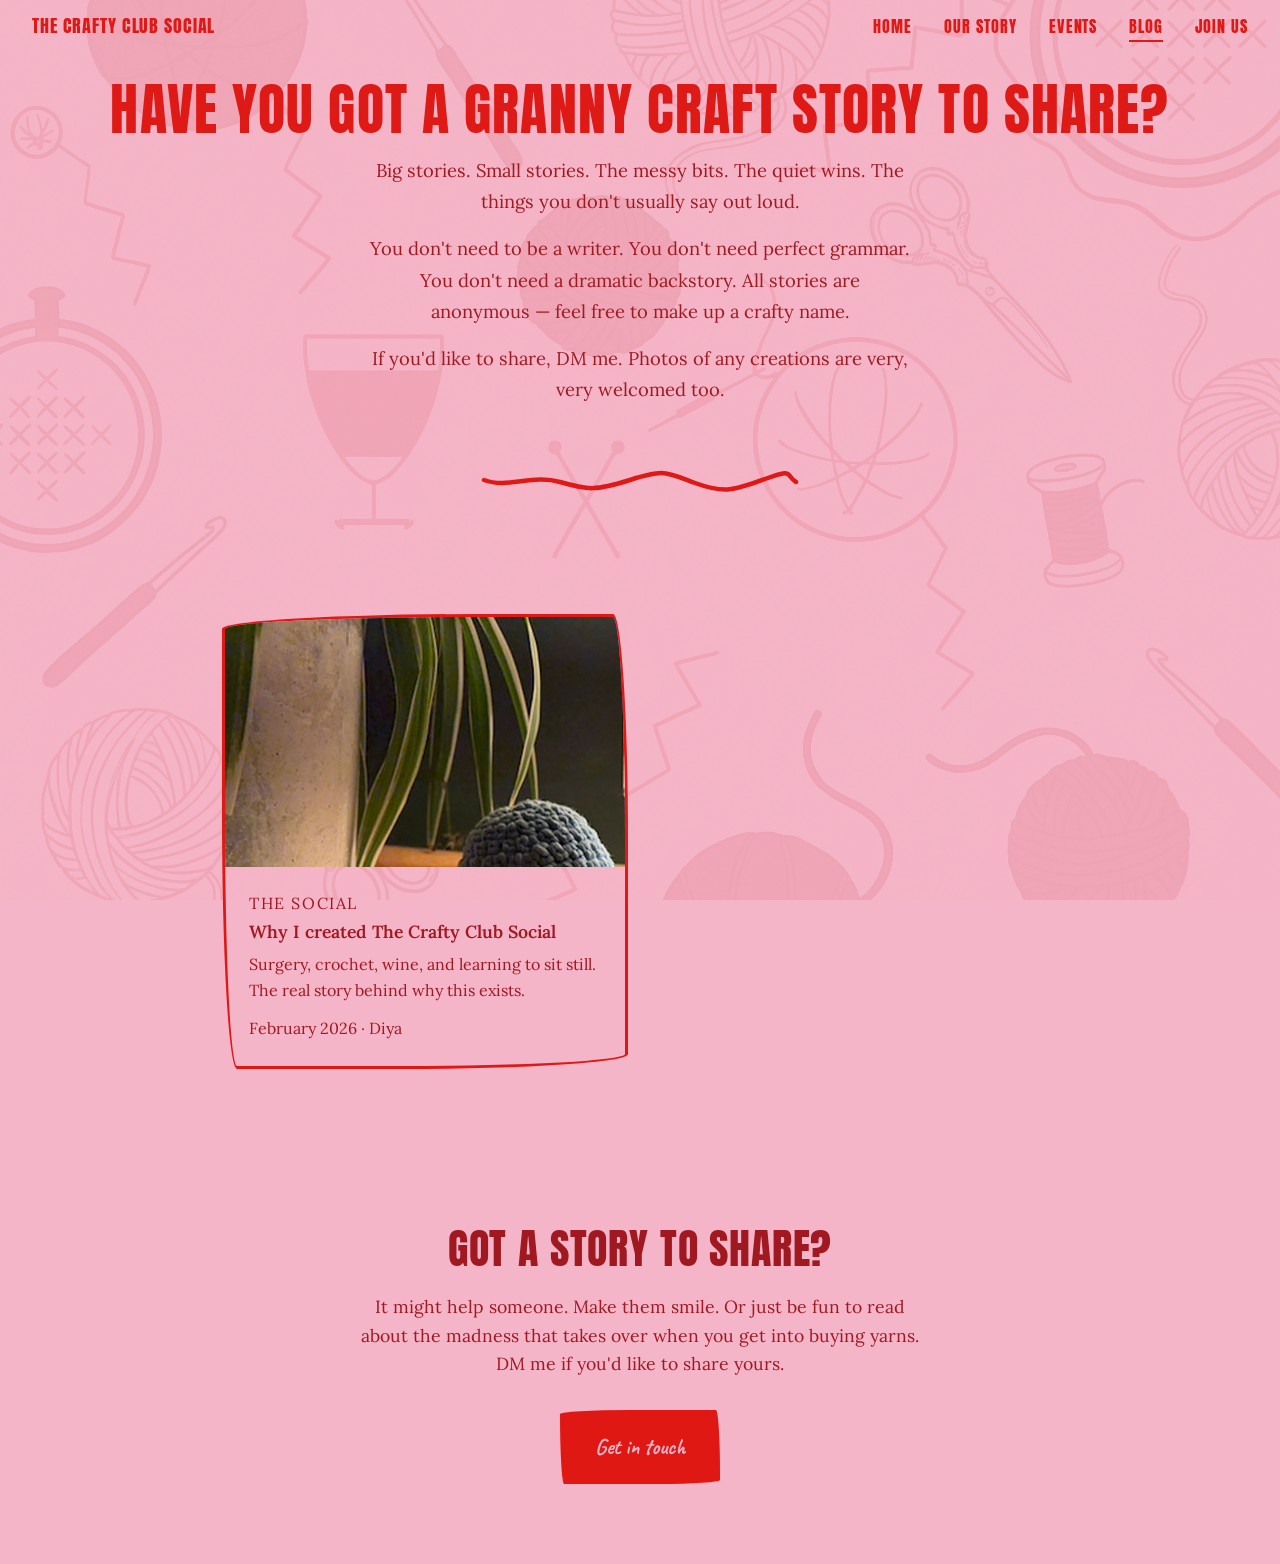
==== blog/index.html @ 940ebcd4 "Move blog images to images/blog/ for reliable paths Moved craft photos from Public/blog/ to images/b" ====
<!DOCTYPE html>
<html lang="en">
<head>
  <meta charset="UTF-8">
  <meta name="viewport" content="width=device-width, initial-scale=1.0">
  <title>Blog — The Crafty Club Social</title>
  <meta name="description" content="Stories, tips, and updates from The Crafty Club Social in Bath.">
  <link rel="preconnect" href="https://fonts.googleapis.com">
  <link rel="preconnect" href="https://fonts.gstatic.com" crossorigin>
  <link href="https://fonts.googleapis.com/css2?family=Anton&family=Caveat:wght@400;500;600;700&family=Lora:ital,wght@0,400;0,500;0,600;1,400;1,500&display=swap" rel="stylesheet">
  <link rel="stylesheet" href="../css/style.css">
  <link rel="icon" href="../images/favicon.svg" type="image/svg+xml">
  <meta name="theme-color" content="#F5B5C8">
  <meta property="og:title" content="Blog — The Crafty Club Social">
  <meta property="og:description" content="Have you got a granny craft story to share? Big stories. Small stories. The messy bits. The quiet wins.">
  <meta property="og:image" content="../images/og-image.png">
  <meta property="og:type" content="website">
</head>
<body class="has-page-illustration">
<img src="../images/illustration-pattern.png" alt="" class="page-illustration">

<!-- NAVIGATION -->
<nav class="site-nav scrolled">
  <a href="../index.html" class="nav-logo">The Crafty Club Social</a>
  <ul class="nav-links">
    <li><a href="../index.html">Home</a></li>
    <li><a href="../about.html">Our Story</a></li>
    <li><a href="../events.html">Events</a></li>
    <li><a href="index.html" class="active">Blog</a></li>
    <li><a href="../signup.html">Join us</a></li>
  </ul>
  <button class="nav-toggle" aria-label="Menu">
    <span></span><span></span><span></span>
  </button>
</nav>
<div class="mobile-nav-overlay">
  <a href="../index.html">Home</a>
  <a href="../about.html">Our Story</a>
  <a href="../events.html">Events</a>
  <a href="index.html" class="active">Blog</a>
  <a href="../signup.html">Join us</a>
  <span class="mobile-nav-tagline">Cocktails, crafts & good company</span>
</div>

<!-- PAGE HERO -->
<section class="page-hero">
  <h1 class="fade-in">Have you got a granny craft story to <em>share?</em></h1>
  <p class="page-desc fade-in">
    Big stories. Small stories. The messy bits. The quiet wins. The things you don't usually say out loud.
  </p>
  <p class="page-desc fade-in" style="margin-top: 1rem;">
    You don't need to be a writer. You don't need perfect grammar. You don't need a dramatic backstory. All stories are anonymous &mdash; feel free to make up a crafty name.
  </p>
  <p class="page-desc fade-in" style="margin-top: 1rem;">
    If you'd like to share, DM me. Photos of any creations are very, very welcomed too.
  </p>
</section>

<div class="stitch-divider">&middot; &middot; &middot; &middot; &middot; &middot; &middot;</div>

<!-- BLOG POSTS -->
<section class="page-section">

  <div class="blog-grid">
    <a href="why-i-created-the-crafty-club-social.html" class="blog-card fade-in">
      <div class="blog-card-image">
        <img src="../images/blog/IMG_0303.jpg" alt="Cute crocheted amigurumi penguin and koala on a table">
      </div>
      <div class="blog-card-body">
        <p class="blog-card-tag">The Social</p>
        <h3>Why I created The Crafty Club Social</h3>
        <p>Surgery, crochet, wine, and learning to sit still. The real story behind why this exists.</p>
        <p class="blog-card-meta">February 2026 &middot; Diya</p>
      </div>
    </a>
  </div>

</section>

<!-- CTA -->
<section class="cta">
  <div class="cta-inner">
    <h2 class="fade-in">Got a story to <em>share?</em></h2>
    <p class="cta-sub fade-in">
      It might help someone. Make them smile. Or just be fun to read about the madness
      that takes over when you get into buying yarns. DM me if you'd like to share yours.
    </p>
    <a href="../contact.html" class="btn-primary fade-in" style="display: inline-block; text-decoration: none;">Get in touch</a>
  </div>
</section>


<script src="../js/main.js"></script>

</body>
</html>
---- css/style.css ----
/* ============================================
   THE CRAFTY CLUB SOCIAL
   Cocktails, Crafts & Good Company
   Brand: Bold pink + red, retro graphic feel
   ============================================ */

@import url('https://fonts.googleapis.com/css2?family=Anton&family=Caveat:wght@400;500;600;700&family=Lora:ital,wght@0,400;0,500;0,600;1,400;1,500&display=swap');

:root {
  --pink: #F5B5C8;
  --pink-light: #F8D0DC;
  --pink-pale: #FDE8EF;
  --pink-deep: #E8799A;
  --red: #A01820;
  --red-dark: #7A1018;
  --red-light: #C62028;
  --cream: #FFF8F0;
  --white: #FFFFFF;
  --charcoal: #2A2425;
  --warm-grey: #6B5B5E;
  --soft-grey: #A89598;
  --blush-bg: #FCF0F3;
}

* { margin: 0; padding: 0; box-sizing: border-box; }
html { scroll-behavior: smooth; }

body {
  font-family: 'Lora', serif;
  font-size: 1.15rem;
  line-height: 1.75;
  background: var(--pink);
  color: #1A1516;
  overflow-x: hidden;
}

/* Subtle noise overlay */
body::before {
  content: '';
  position: fixed;
  top: 0; left: 0; right: 0; bottom: 0;
  background-image: url("data:image/svg+xml,%3Csvg viewBox='0 0 256 256' xmlns='http://www.w3.org/2000/svg'%3E%3Cfilter id='noise'%3E%3CfeTurbulence type='fractalNoise' baseFrequency='0.9' numOctaves='4' stitchTiles='stitch'/%3E%3C/filter%3E%3Crect width='100%25' height='100%25' filter='url(%23noise)' opacity='0.025'/%3E%3C/svg%3E");
  pointer-events: none;
  z-index: 1000;
}

/* ============ NAVIGATION ============ */
.site-nav {
  position: fixed;
  top: 0;
  left: 0;
  right: 0;
  z-index: 100;
  padding: 0.6rem 2rem;
  display: flex;
  align-items: center;
  justify-content: space-between;
  transition: background 0.4s cubic-bezier(0.4, 0, 0.2, 1),
              box-shadow 0.4s cubic-bezier(0.4, 0, 0.2, 1),
              backdrop-filter 0.4s cubic-bezier(0.4, 0, 0.2, 1);
  background: transparent;
}

.site-nav.scrolled {
  background: rgba(245, 181, 200, 0.97);
  backdrop-filter: blur(12px);
  -webkit-backdrop-filter: blur(12px);
  box-shadow: 0 2px 20px rgba(198, 32, 40, 0.1);
  padding: 0.6rem 2rem;
}

.site-nav.scrolled .nav-logo {
  opacity: 1;
  pointer-events: auto;
  animation: fadeInLogo 0.6s ease forwards;
}

@keyframes fadeInLogo {
  from { opacity: 0; }
  to { opacity: 1; }
}

.nav-brand {
  font-family: 'Anton', sans-serif;
  font-size: 1.1rem;
  letter-spacing: 0.04em;
  text-transform: uppercase;
  color: var(--red);
  text-decoration: none;
  transition: color 0.3s ease;
}

.nav-brand em {
  font-style: normal;
  color: var(--red-dark);
}

.nav-links {
  display: flex;
  align-items: center;
  gap: 2rem;
  list-style: none;
}

.nav-links a {
  font-family: 'Anton', sans-serif;
  font-size: 1rem;
  font-weight: 400;
  color: #DF1814;
  text-decoration: none;
  text-transform: uppercase;
  letter-spacing: 0.06em;
  transition: opacity 0.3s ease;
}

.nav-links a:hover { opacity: 0.6; }
.nav-links a.active { opacity: 1; border-bottom: 2px solid #DF1814; padding-bottom: 2px; }

/* Nav logo — hidden until scrolled (so it doesn't overlap the hero SVG on home) */
a.nav-logo,
a.nav-logo:visited,
a.nav-logo:hover,
a.nav-logo:active {
  display: block;
  opacity: 0;
  pointer-events: none;
  transition: opacity 0.4s cubic-bezier(0.4, 0, 0.2, 1);
  font-family: 'Anton', sans-serif;
  font-size: 1.1rem;
  font-weight: 400;
  text-transform: uppercase;
  letter-spacing: 0.05em;
  color: #DF1814;
  text-decoration: none;
  line-height: 1;
}

/* Mobile menu toggle — hidden on desktop */
.nav-toggle {
  display: none;
  background: none;
  border: none;
  cursor: pointer;
  padding: 0.5rem;
  z-index: 201;
  position: relative;
}

.nav-toggle span {
  display: block;
  height: 3px;
  background: #DF1814;
  transition: transform 0.35s cubic-bezier(0.4, 0, 0.2, 1),
              opacity 0.25s cubic-bezier(0.4, 0, 0.2, 1),
              width 0.35s cubic-bezier(0.4, 0, 0.2, 1);
  border-radius: 3px;
}

.nav-toggle span:nth-child(1) { width: 28px; margin-bottom: 6px; transform: rotate(-2deg); }
.nav-toggle span:nth-child(2) { width: 22px; margin-bottom: 6px; margin-left: 2px; transform: rotate(1deg); }
.nav-toggle span:nth-child(3) { width: 26px; transform: rotate(-1deg); }

.nav-toggle.open span:nth-child(1) { transform: rotate(45deg) translate(6px, 6px); width: 28px; }
.nav-toggle.open span:nth-child(2) { opacity: 0; }
.nav-toggle.open span:nth-child(3) { transform: rotate(-45deg) translate(6px, -6px); width: 28px; }

/* Mobile tile overlay — completely hidden on desktop */
.mobile-nav-overlay {
  display: none !important;
  position: fixed;
  top: 0;
  left: 0;
  right: 0;
  bottom: 0;
  background: var(--pink);
  z-index: 200;
  flex-direction: column;
  align-items: center;
  justify-content: center;
  gap: 1rem;
  padding: 2rem;
  opacity: 0;
  visibility: hidden;
  transition: opacity 0.4s cubic-bezier(0.4, 0, 0.2, 1), visibility 0.4s cubic-bezier(0.4, 0, 0.2, 1);
}

.mobile-nav-overlay a {
  display: block;
  width: 100%;
  max-width: 300px;
  padding: 1.4rem 1rem;
  text-align: center;
  font-family: 'Caveat', cursive;
  font-size: 1.6rem;
  font-weight: 700;
  color: #DF1814;
  text-decoration: none;
  border: 3px solid #DF1814;
  opacity: 0;
  transform: translateY(20px) rotate(-1.2deg);
  transition: opacity 0.4s cubic-bezier(0.4, 0, 0.2, 1),
              transform 0.4s cubic-bezier(0.4, 0, 0.2, 1),
              background 0.25s ease,
              color 0.25s ease;
}

/* Staggered entrance for each tile */
.mobile-nav-overlay a:nth-child(1) { transition-delay: 0.08s; border-radius: 255px 15px 225px 15px / 15px 225px 15px 255px; }
.mobile-nav-overlay a:nth-child(2) { transition-delay: 0.16s; transform: translateY(20px) rotate(0.8deg); border-radius: 15px 255px 15px 225px / 225px 15px 255px 15px; }
.mobile-nav-overlay a:nth-child(3) { transition-delay: 0.24s; transform: translateY(20px) rotate(-0.6deg); border-radius: 225px 15px 255px 15px / 15px 255px 15px 225px; }
.mobile-nav-overlay a:nth-child(4) { transition-delay: 0.32s; transform: translateY(20px) rotate(1deg); border-radius: 15px 225px 15px 255px / 255px 15px 225px 15px; }

/* Open state — tiles slide in with stagger */
.mobile-nav-overlay.open a:nth-child(1) { opacity: 1; transform: translateY(0) rotate(-1.2deg); }
.mobile-nav-overlay.open a:nth-child(2) { opacity: 1; transform: translateY(0) rotate(0.8deg); }
.mobile-nav-overlay.open a:nth-child(3) { opacity: 1; transform: translateY(0) rotate(-0.6deg); }
.mobile-nav-overlay.open a:nth-child(4) { opacity: 1; transform: translateY(0) rotate(1deg); }

/* Closing — fast, no stagger */
.mobile-nav-overlay:not(.open) a {
  transition-delay: 0s !important;
  transition-duration: 0.2s;
}

.mobile-nav-overlay a:hover,
.mobile-nav-overlay a.active {
  background: #DF1814;
  color: var(--pink);
}

.mobile-nav-overlay .mobile-nav-tagline {
  font-family: 'Caveat', cursive;
  font-size: 1.1rem;
  color: var(--red);
  margin-top: 1rem;
  border: none;
  padding: 0;
  opacity: 0;
  transition: opacity 0.4s cubic-bezier(0.4, 0, 0.2, 1) 0.4s;
}

.mobile-nav-overlay.open .mobile-nav-tagline {
  opacity: 1;
}

/* ============ HERO ============ */
.hero {
  position: relative;
  padding: 0;
  background: var(--pink);
  overflow: hidden;
  line-height: 0; /* kill gap below image */
}

.hero-poster {
  width: 100%;
  height: auto;
  display: block;
  background: var(--pink);
}

.hero-desc {
  max-width: 500px;
  font-size: 1.1rem;
  line-height: 1.7;
  color: var(--red);
  font-weight: 300;
  opacity: 0;
  animation: fadeUp 0.8s ease forwards 0.7s;
}

.hero-scroll {
  position: absolute;
  bottom: 40px;
  left: 50%;
  transform: translateX(-50%);
  z-index: 2;
  opacity: 0;
  animation: fadeUp 0.8s ease forwards 1.2s;
  text-align: center;
}

.hero-scroll span {
  font-family: 'Caveat', cursive;
  font-size: 1rem;
  color: var(--red);
  display: block;
  margin-bottom: 8px;
}

.hero-scroll .arrow {
  width: 20px;
  height: 20px;
  border-right: 2px solid var(--red);
  border-bottom: 2px solid var(--red);
  transform: rotate(45deg);
  margin: 0 auto;
  animation: bounce 2s ease-in-out infinite;
}

@keyframes bounce {
  0%, 100% { transform: rotate(45deg) translateY(0); }
  50% { transform: rotate(45deg) translateY(6px); }
}

@keyframes fadeUp {
  from { opacity: 0; transform: translateY(20px); }
  to { opacity: 1; transform: translateY(0); }
}

/* ============ DIVIDER ============ */
.stitch-divider {
  text-align: center;
  padding: 1.5rem 0;
  line-height: 0;
  font-size: 0;
  color: transparent;
  user-select: none;
  overflow: hidden;
}

.stitch-divider::before {
  content: '';
  display: inline-block;
  width: 320px;
  height: 24px;
  background-repeat: no-repeat;
  background-position: center;
  background-size: contain;
  /* default squiggle */
  background-image: url("data:image/svg+xml,%3Csvg xmlns='http://www.w3.org/2000/svg' viewBox='0 0 320 24' fill='none'%3E%3Cpath d='M4 13 C20 4, 40 20, 65 12 S95 3, 125 13 S160 22, 190 11 S220 3, 250 14 S280 21, 316 10' stroke='%23DF1814' stroke-width='4.5' stroke-linecap='round' fill='none'/%3E%3C/svg%3E");
}

/* Each divider gets a unique hand-drawn line */
.stitch-divider:nth-of-type(4n+1)::before {
  background-image: url("data:image/svg+xml,%3Csvg xmlns='http://www.w3.org/2000/svg' viewBox='0 0 320 24' fill='none'%3E%3Cpath d='M4 13 C20 4, 40 20, 65 12 S95 3, 125 13 S160 22, 190 11 S220 3, 250 14 S280 21, 316 10' stroke='%23DF1814' stroke-width='4.5' stroke-linecap='round' fill='none'/%3E%3C/svg%3E");
}

.stitch-divider:nth-of-type(4n+2)::before {
  background-image: url("data:image/svg+xml,%3Csvg xmlns='http://www.w3.org/2000/svg' viewBox='0 0 320 24' fill='none'%3E%3Cpath d='M4 10 C28 19, 52 4, 80 12 S115 21, 150 10 S185 2, 215 13 S255 20, 285 9 S305 5, 316 12' stroke='%23DF1814' stroke-width='4.5' stroke-linecap='round' fill='none'/%3E%3C/svg%3E");
}

.stitch-divider:nth-of-type(4n+3)::before {
  background-image: url("data:image/svg+xml,%3Csvg xmlns='http://www.w3.org/2000/svg' viewBox='0 0 320 24' fill='none'%3E%3Cpath d='M4 14 C25 5, 55 20, 85 10 S115 4, 145 14 S185 22, 210 9 S245 4, 275 15 S300 19, 316 11' stroke='%23DF1814' stroke-width='4.5' stroke-linecap='round' fill='none'/%3E%3C/svg%3E");
}

.stitch-divider:nth-of-type(4n)::before {
  background-image: url("data:image/svg+xml,%3Csvg xmlns='http://www.w3.org/2000/svg' viewBox='0 0 320 24' fill='none'%3E%3Cpath d='M4 9 C30 20, 60 4, 90 13 S125 20, 160 9 S195 3, 225 14 S260 21, 290 10 S310 6, 316 13' stroke='%23DF1814' stroke-width='4.5' stroke-linecap='round' fill='none'/%3E%3C/svg%3E");
}

/* ============ SECTION HEADERS (shared) ============ */
.section-header {
  font-family: 'Anton', sans-serif;
  font-size: clamp(1.6rem, 4vw, 2.4rem);
  font-weight: 400;
  text-transform: uppercase;
  color: var(--red);
  margin-bottom: 0.5rem;
  text-align: center;
  letter-spacing: 0.02em;
}

.section-header em {
  font-style: normal;
  color: inherit;
}

.section-sub {
  font-family: 'Caveat', cursive;
  font-size: 1.3rem;
  color: var(--red);
  text-align: center;
  margin-bottom: 2.5rem;
}

/* ============ ABOUT SECTION ============ */
.about {
  padding: 5rem 2rem;
  max-width: 900px;
  margin: 0 auto;
}

.about h2 {
  font-family: 'Anton', sans-serif;
  font-size: clamp(1.6rem, 4vw, 2.4rem);
  font-weight: 400;
  text-transform: uppercase;
  color: var(--red);
  margin-bottom: 2rem;
  text-align: center;
  letter-spacing: 0.02em;
  line-height: 1.15;
}

.about h2 em { font-style: normal; color: inherit; }

.about-grid {
  display: grid;
  grid-template-columns: 1fr 1fr;
  gap: 1.5rem;
  margin-top: 2.5rem;
}

.about-card {
  background: none;
  border: 3px solid #DF1814;
  padding: 1.5rem;
}

.about-card:nth-child(1) { border-radius: 255px 15px 225px 15px / 15px 225px 15px 255px; transform: rotate(-0.7deg); }
.about-card:nth-child(2) { border-radius: 15px 255px 15px 225px / 225px 15px 255px 15px; transform: rotate(0.5deg); }
.about-card:nth-child(3) { border-radius: 225px 15px 255px 15px / 15px 255px 15px 225px; transform: rotate(0.4deg); }
.about-card:nth-child(4) { border-radius: 15px 225px 15px 255px / 255px 15px 225px 15px; transform: rotate(-0.8deg); }

.about-card .icon { font-size: 2rem; margin-bottom: 0.8rem; display: block; }

.about-card h3 {
  font-family: 'Anton', sans-serif;
  font-size: 1.1rem;
  font-weight: 400;
  text-transform: uppercase;
  margin-bottom: 0.5rem;
  color: var(--red);
  letter-spacing: 0.03em;
}

.about-card p {
  font-size: 1rem;
  line-height: 1.6;
  color: var(--red);
  font-weight: 300;
}

/* ============ CRAFTS SECTION ============ */
.crafts {
  padding: 4rem 2rem 5rem;
  background: var(--pink);
}

.crafts-inner { max-width: 900px; margin: 0 auto; text-align: center; }

.crafts h2 {
  font-family: 'Anton', sans-serif;
  font-size: clamp(1.6rem, 4vw, 2.4rem);
  font-weight: 400;
  text-transform: uppercase;
  color: var(--red);
  margin-bottom: 0.5rem;
  letter-spacing: 0.02em;
}

.crafts-sub {
  font-family: 'Caveat', cursive;
  font-size: 1.3rem;
  color: var(--red);
  margin-bottom: 2.5rem;
}

.craft-pills {
  display: flex;
  gap: 1.2rem;
  justify-content: center;
  flex-wrap: wrap;
}

.craft-pill {
  background: none;
  border: 3px solid #DF1814;
  padding: 1rem 1.5rem;
  display: flex;
  align-items: center;
  gap: 0.8rem;
  cursor: default;
}

.craft-pill:nth-child(1) { border-radius: 255px 15px 225px 15px / 15px 225px 15px 255px; transform: rotate(-1deg); }
.craft-pill:nth-child(2) { border-radius: 15px 255px 15px 225px / 225px 15px 255px 15px; transform: rotate(0.7deg); }
.craft-pill:nth-child(3) { border-radius: 225px 15px 255px 15px / 15px 255px 15px 225px; transform: rotate(-0.5deg); }

.craft-pill .emoji { font-size: 1.6rem; }

.craft-pill .text h4 {
  font-family: 'Anton', sans-serif;
  font-size: 1.1rem;
  font-weight: 400;
  text-transform: uppercase;
  letter-spacing: 0.03em;
  text-align: left;
  color: var(--red);
}

.craft-pill .text p {
  font-size: 1rem;
  line-height: 1.6;
  color: var(--red);
  text-align: left;
  font-weight: 300;
}

/* ============ DETAILS SECTION ============ */
.details {
  padding: 5rem 2rem;
  max-width: 700px;
  margin: 0 auto;
  text-align: center;
}

.details h2 {
  font-family: 'Anton', sans-serif;
  font-size: clamp(1.6rem, 4vw, 2.4rem);
  font-weight: 400;
  text-transform: uppercase;
  color: var(--red);
  margin-bottom: 2.5rem;
  letter-spacing: 0.02em;
}

.detail-items { display: flex; flex-direction: column; gap: 1rem; }

.detail-item {
  background: none;
  border: 3px solid #DF1814;
  padding: 1.5rem;
  display: flex;
  align-items: center;
  gap: 1.2rem;
  text-align: left;
}

.detail-item:nth-child(odd) { border-radius: 255px 15px 225px 15px / 15px 225px 15px 255px; transform: rotate(-0.4deg); }
.detail-item:nth-child(even) { border-radius: 15px 255px 15px 225px / 225px 15px 255px 15px; transform: rotate(0.5deg); }

.detail-item .icon {
  font-size: 2.8rem;
  flex-shrink: 0;
  width: auto;
  height: auto;
  background: none;
  color: #DF1814;
  border-radius: 0;
  display: flex;
  align-items: center;
  justify-content: center;
  font-family: 'Caveat', cursive;
  font-weight: 700;
  line-height: 1;
}

.detail-item h4 {
  font-family: 'Lora', serif;
  font-size: 1.1rem;
  font-weight: 600;
  margin-bottom: 0.2rem;
  color: var(--red);
}

.detail-item p {
  font-size: 1rem;
  color: var(--red);
  font-weight: 300;
  line-height: 1.6;
}

/* ============ GALLERY ============ */
.gallery {
  padding: 3rem 2rem 4rem;
  background: var(--pink);
}

.gallery-inner { max-width: 900px; margin: 0 auto; }

.gallery h2 {
  font-family: 'Anton', sans-serif;
  font-size: clamp(1.4rem, 3.5vw, 2rem);
  font-weight: 400;
  text-transform: uppercase;
  color: var(--red);
  text-align: center;
  margin-bottom: 2rem;
  letter-spacing: 0.02em;
}

.gallery-grid {
  display: grid;
  grid-template-columns: repeat(3, 1fr);
  gap: 1rem;
}

.gallery-item {
  aspect-ratio: 1;
  border-radius: 0;
  overflow: hidden;
  position: relative;
  cursor: pointer;
}

.gallery-item .placeholder {
  width: 100%;
  height: 100%;
  display: flex;
  flex-direction: column;
  align-items: center;
  justify-content: center;
  gap: 0.5rem;
  font-family: 'Caveat', cursive;
  font-size: 1rem;
  color: var(--red);
  transition: transform 0.4s ease;
}

.gallery-item:hover .placeholder { transform: scale(1.05); }
.gallery-item .placeholder .emoji { font-size: 2.5rem; }

.gallery-note {
  text-align: center;
  font-family: 'Caveat', cursive;
  font-size: 1.1rem;
  color: var(--red);
  margin-top: 1.5rem;
}

/* ============ CTA / SIGNUP ============ */
.cta {
  padding: 5rem 2rem;
  text-align: center;
  background: var(--pink);
}

.cta-inner { max-width: 560px; margin: 0 auto; }

.cta h2 {
  font-family: 'Anton', sans-serif;
  font-size: clamp(1.8rem, 4vw, 2.6rem);
  font-weight: 400;
  text-transform: uppercase;
  color: var(--red);
  margin-bottom: 0.5rem;
  letter-spacing: 0.02em;
}

.cta h2 em { font-style: normal; color: inherit; }

.cta-sub {
  font-size: 1.1rem;
  color: var(--red);
  font-weight: 300;
  line-height: 1.6;
  margin-bottom: 2rem;
}

.signup-form {
  display: flex;
  gap: 0.6rem;
  max-width: 460px;
  margin: 0 auto 1.5rem;
}

.signup-form input {
  flex: 1;
  padding: 0.9rem 0;
  border: none;
  border-bottom: 2px solid var(--red);
  border-radius: 0;
  font-family: 'Lora', serif;
  font-size: 1.05rem;
  background: transparent;
  color: var(--red);
  outline: none;
  transition: border-color 0.3s ease;
}

.signup-form input::placeholder { color: var(--red-light); }
.signup-form input:focus { border-color: var(--red); }

.signup-form button, .btn-primary {
  padding: 0.9rem 2rem;
  border: 3px solid #DF1814;
  border-radius: 255px 15px 225px 15px / 15px 225px 15px 255px;
  background: #DF1814;
  color: var(--pink);
  font-family: 'Caveat', cursive;
  font-size: 1.4rem;
  font-weight: 700;
  cursor: pointer;
  transition: background 0.3s cubic-bezier(0.4, 0, 0.2, 1),
              color 0.3s cubic-bezier(0.4, 0, 0.2, 1),
              transform 0.3s cubic-bezier(0.4, 0, 0.2, 1);
  white-space: nowrap;
  transform: rotate(-0.5deg);
}

.signup-form button:hover, .btn-primary:hover {
  background: none;
  color: #DF1814;
  transform: rotate(-0.5deg) translateY(-2px);
}

.signup-note {
  font-size: 0.9rem;
  color: var(--red-dark);
  font-weight: 300;
}

.instagram-link {
  display: inline-flex;
  align-items: center;
  gap: 0.6rem;
  margin-top: 2rem;
  padding: 0;
  border: none;
  border-radius: 0;
  text-decoration: none;
  color: var(--red);
  font-family: 'Anton', sans-serif;
  font-size: 1rem;
  font-weight: 400;
  text-transform: uppercase;
  letter-spacing: 0.04em;
  transition: opacity 0.3s ease;
}

.instagram-link:hover {
  opacity: 0.6;
}

.instagram-link svg { width: 20px; height: 20px; fill: currentColor; }

/* ============ PAGE HERO (subpages) ============ */
.page-hero {
  padding: 5rem 2rem 2.5rem;
  text-align: center;
  background: transparent;
}

.page-hero h1 {
  font-family: 'Anton', sans-serif;
  font-weight: 400;
  font-size: clamp(2.2rem, 5vw, 3.5rem);
  line-height: 1.05;
  text-transform: uppercase;
  color: #DF1814;
  margin-bottom: 0.5rem;
  letter-spacing: 0.02em;
}

.page-hero h1 em { font-style: normal; color: inherit; }

.page-hero .page-desc {
  max-width: 540px;
  margin: 1rem auto 0;
  font-size: 1.15rem;
  line-height: 1.7;
  color: var(--red);
  font-weight: 300;
}

.page-section {
  padding: 4rem 2rem;
  max-width: 900px;
  margin: 0 auto;
}

/* Calendar */
.calendar-embed {
  background: none;
  border: none;
  border-radius: 0;
  overflow: hidden;
  padding: 0;
  margin-top: 2rem;
}

.calendar-embed iframe {
  width: 100%;
  height: 600px;
  border: none;
  border-radius: 12px;
}

.calendar-placeholder {
  height: 300px;
  display: flex;
  flex-direction: column;
  align-items: center;
  justify-content: center;
  gap: 1rem;
  background: none;
  border: none;
  border-radius: 0;
  margin-top: 2rem;
  font-family: 'Caveat', cursive;
  font-size: 1.3rem;
  color: var(--red);
}

.calendar-placeholder .emoji { font-size: 3rem; }

/* Next event card */
.next-event {
  background: none;
  border: none;
  border-radius: 0;
  padding: 2rem 0;
  margin-top: 2rem;
  text-align: center;
}

.next-event .label {
  font-family: 'Caveat', cursive;
  font-size: 1.1rem;
  color: var(--red);
  margin-bottom: 0.5rem;
}

.next-event h3 {
  font-family: 'Anton', sans-serif;
  font-size: 1.5rem;
  font-weight: 400;
  text-transform: uppercase;
  color: var(--red);
  margin-bottom: 1rem;
  letter-spacing: 0.02em;
}

.next-event .event-details {
  display: flex;
  gap: 2rem;
  justify-content: center;
  flex-wrap: wrap;
  margin-bottom: 1.5rem;
}

.next-event .event-detail {
  display: flex;
  align-items: center;
  gap: 0.5rem;
  font-size: 1.05rem;
  color: var(--red);
}

/* ============ SIGNUP PAGE ============ */
.signup-page-form {
  position: relative;
  max-width: 500px;
  margin: 0 auto;
  background: none;
  border: none;
  border-radius: 0;
  padding: 2rem 0;
}

.form-group { margin-bottom: 1.5rem; }

.form-group label {
  display: block;
  font-family: 'Lora', serif;
  font-size: 1rem;
  font-weight: 600;
  color: var(--red);
  margin-bottom: 0.5rem;
  text-transform: uppercase;
  letter-spacing: 0.05em;
}

.form-group input,
.form-group textarea,
.form-group select {
  width: 100%;
  padding: 0.9rem 0;
  border: none;
  border-bottom: 2px solid var(--red);
  border-radius: 0;
  font-family: 'Lora', serif;
  font-size: 1.05rem;
  background: transparent;
  color: var(--red);
  outline: none;
  transition: border-color 0.3s ease;
}

.form-group input:focus,
.form-group textarea:focus,
.form-group select:focus { border-color: var(--red); }

.form-group textarea { resize: vertical; min-height: 100px; }

.form-group .help-text {
  font-size: 0.9rem;
  color: var(--red);
  margin-top: 0.3rem;
  font-weight: 300;
  font-style: italic;
}

/* ============ RSVP CONFIRMATION ============ */
.rsvp-confirm {
  display: flex;
  position: absolute;
  top: 0;
  left: 0;
  right: 0;
  bottom: 0;
  background: var(--pink);
  border-radius: 12px;
  flex-direction: column;
  align-items: center;
  justify-content: center;
  z-index: 10;
  opacity: 0;
  visibility: hidden;
  transition: opacity 0.4s ease, visibility 0.4s ease;
  pointer-events: none;
}

.rsvp-confirm.show {
  opacity: 1;
  visibility: visible;
  pointer-events: auto;
}

.rsvp-confirm-text {
  font-family: 'Caveat', cursive;
  font-size: 2.4rem;
  font-weight: 600;
  color: var(--red);
  overflow: hidden;
  white-space: nowrap;
  border-right: 3px solid var(--red);
  width: 0;
}

.rsvp-confirm.show .rsvp-confirm-text {
  animation: typewrite 0.8s steps(16) 0.3s forwards, blink-caret 0.6s step-end 3;
}

@keyframes typewrite {
  to { width: 100%; }
}

@keyframes blink-caret {
  50% { border-color: transparent; }
}

/* ============ BLOG ============ */
.blog-grid {
  display: grid;
  grid-template-columns: repeat(auto-fill, minmax(280px, 1fr));
  gap: 1.5rem;
  margin-top: 2rem;
}

.blog-card {
  background: none;
  border: 3px solid #DF1814;
  overflow: hidden;
  text-decoration: none;
  color: inherit;
  display: block;
}

.blog-card:nth-child(1) { border-radius: 255px 15px 225px 15px / 15px 225px 15px 255px; transform: rotate(-0.6deg); }
.blog-card:nth-child(2) { border-radius: 15px 255px 15px 225px / 225px 15px 255px 15px; transform: rotate(0.4deg); }
.blog-card:nth-child(3) { border-radius: 225px 15px 255px 15px / 15px 255px 15px 225px; transform: rotate(-0.3deg); }

.blog-card-image {
  aspect-ratio: 16/10;
  overflow: hidden;
}

.blog-card-image .placeholder {
  width: 100%;
  height: 100%;
  display: flex;
  align-items: center;
  justify-content: center;
  font-size: 3rem;
  background: var(--pink-light);
}

.blog-card-body { padding: 1.5rem; }

.blog-card-tag {
  font-family: 'Lora', serif;
  font-size: 0.85rem;
  font-weight: 600;
  text-transform: uppercase;
  letter-spacing: 0.1em;
  color: var(--red);
  margin-bottom: 0.3rem;
}

.blog-card-body h3 {
  font-family: 'Lora', serif;
  font-size: 1.1rem;
  font-weight: 600;
  margin-bottom: 0.5rem;
  line-height: 1.3;
  color: var(--red);
}

.blog-card-body p {
  font-size: 1rem;
  color: var(--red);
  font-weight: 300;
  line-height: 1.6;
}

.blog-card-meta {
  font-size: 0.9rem;
  color: var(--red);
  margin-top: 0.8rem;
  font-weight: 300;
}

.blog-empty { text-align: center; padding: 4rem 2rem; }
.blog-empty .emoji { font-size: 3rem; margin-bottom: 1rem; }
.blog-empty p { font-family: 'Caveat', cursive; font-size: 1.3rem; color: var(--red); }

/* ============ BLOG POST ============ */
.blog-post-back {
  display: inline-block;
  font-family: 'Caveat', cursive;
  font-size: 1.2rem;
  color: var(--red);
  text-decoration: none;
  margin-bottom: 1.5rem;
}

.blog-post-back:hover { text-decoration: underline; }

.blog-post-header {
  text-align: center;
  padding: 0 2rem 2rem;
  max-width: 700px;
  margin: 0 auto;
}

.blog-post-tag {
  font-family: 'Lora', serif;
  font-size: 0.85rem;
  font-weight: 600;
  text-transform: uppercase;
  letter-spacing: 0.1em;
  color: var(--red);
  margin-bottom: 0.5rem;
}

.blog-post-header h1 {
  font-family: 'Anton', sans-serif;
  font-weight: 400;
  font-size: clamp(1.8rem, 4.5vw, 2.8rem);
  line-height: 1.1;
  text-transform: uppercase;
  color: var(--red);
  letter-spacing: 0.02em;
  margin-bottom: 0.5rem;
}

.blog-post-header h1 em { font-style: normal; }

.blog-post-date {
  font-family: 'Caveat', cursive;
  font-size: 1.2rem;
  color: var(--red);
}

.blog-post-body {
  max-width: 650px;
  margin: 0 auto;
  padding: 2rem 2rem 4rem;
}

.blog-post-body p {
  margin-bottom: 1.5rem;
  font-weight: 300;
  color: var(--red-dark);
}

.blog-post-body h2 {
  font-family: 'Anton', sans-serif;
  font-weight: 400;
  font-size: 1.4rem;
  text-transform: uppercase;
  color: var(--red);
  letter-spacing: 0.02em;
  margin: 2.5rem 0 1rem;
}

.blog-post-body h3 {
  font-family: 'Caveat', cursive;
  font-size: 1.4rem;
  font-weight: 600;
  color: var(--red);
  margin: 2rem 0 0.8rem;
}

.blog-post-body img {
  width: 100%;
  border-radius: 255px 15px 225px 15px / 15px 225px 15px 255px;
  margin: 1.5rem 0;
}

.blog-post-body blockquote {
  border-left: 3px solid var(--red);
  padding-left: 1.2rem;
  margin: 1.5rem 0;
  font-style: italic;
  color: var(--red);
}

/* ============ FOOTER ============ */
footer {
  padding: 3rem 2rem;
  text-align: center;
  background: var(--red);
  color: var(--pink);
}

footer .logo {
  font-family: 'Anton', sans-serif;
  font-size: 1.3rem;
  font-weight: 400;
  text-transform: uppercase;
  color: var(--pink);
  letter-spacing: 0.04em;
  margin-bottom: 0.5rem;
}

footer .tagline {
  font-family: 'Caveat', cursive;
  font-size: 1.1rem;
  color: var(--pink-light);
  margin-bottom: 1rem;
}

footer p { font-size: 0.9rem; color: var(--pink-light); font-weight: 300; }
footer a { color: var(--pink); text-decoration: none; transition: opacity 0.3s ease; }
footer a:hover { opacity: 0.7; }

footer .footer-nav {
  display: flex;
  gap: 1.5rem;
  justify-content: center;
  margin-bottom: 1.5rem;
  flex-wrap: wrap;
}

footer .footer-nav a {
  font-size: 0.95rem;
  color: var(--pink);
  text-decoration: none;
  transition: opacity 0.3s ease;
}

footer .footer-nav a:hover { opacity: 0.7; }

/* ============ HERO EVENT OVERLAY ============ */
.hero {
  position: relative;
}

.hero-event-overlay {
  position: absolute;
  top: 18%;
  right: 12%;
  display: flex;
  flex-direction: column;
  align-items: flex-end;
  gap: 1.2rem;
  z-index: 10;
  line-height: normal;
  text-align: right;
}

.hero-instagram-link {
  display: inline-flex;
  align-items: center;
  gap: 0.7rem;
  font-family: 'Caveat', cursive;
  font-size: 2.2rem;
  font-weight: 700;
  color: #DF1814;
  text-decoration: none;
  transition: opacity 0.3s ease;
}

.hero-instagram-link:hover { opacity: 0.7; }
.hero-instagram-link svg { width: 32px; height: 32px; fill: #DF1814; }

.hero-event-label {
  font-family: 'Caveat', cursive;
  font-size: 1.4rem;
  color: #DF1814;
  margin-bottom: 0.2rem;
}

.hero-event-date {
  font-family: 'Anton', sans-serif;
  font-size: 3rem;
  color: #DF1814;
  text-transform: uppercase;
  line-height: 1;
  letter-spacing: 0.02em;
}

.hero-event-details {
  font-family: 'Lora', serif;
  font-size: 0.95rem;
  color: #DF1814;
  margin-top: 0.4rem;
  font-style: italic;
}

.hero-event-btn {
  display: inline-block;
  margin-top: 0;
  padding: 1rem 3.5rem;
  font-family: 'Caveat', cursive;
  font-size: 2rem;
  font-weight: 700;
  color: #DF1814;
  background: none;
  border: 3px solid #DF1814;
  border-radius: 255px 15px 225px 15px / 15px 225px 15px 255px;
  text-decoration: none;
  transition: background 0.3s cubic-bezier(0.4, 0, 0.2, 1),
              color 0.3s cubic-bezier(0.4, 0, 0.2, 1),
              transform 0.3s cubic-bezier(0.4, 0, 0.2, 1);
}

.hero-event-btn:hover {
  background: #DF1814;
  color: var(--pink);
  transform: translateY(-2px);
}

/* ============ RSVP STICKY BAR ============ */
.rsvp-bar {
  position: sticky;
  top: 0;
  z-index: 999;
  background: var(--red);
  text-align: center;
  padding: 0.7rem 1rem;
}

.rsvp-bar a {
  color: var(--white);
  text-decoration: none;
  font-family: 'Anton', sans-serif;
  font-size: 1.05rem;
  font-weight: 400;
  text-transform: uppercase;
  letter-spacing: 0.06em;
  transition: opacity 0.3s ease;
}

.rsvp-bar a:hover {
  opacity: 0.8;
}

/* ============ RESPONSIVE ============ */
@media (max-width: 700px) {
  /* Mobile nav — logo left, hamburger right */
  .site-nav {
    padding: 0.5rem 1rem;
    justify-content: space-between;
  }

  .nav-logo {
    display: block;
  }

  .nav-links {
    display: none;
  }

  .nav-toggle {
    display: block;
    margin-left: auto;
  }

  .mobile-nav-overlay {
    display: flex !important;
    opacity: 0;
    visibility: hidden;
  }

  .mobile-nav-overlay.open {
    opacity: 1;
    visibility: visible;
  }

  /* Hero poster — fill viewport, pin left edge, fade at bottom */
  .hero {
    overflow: hidden;
    position: relative;
  }
  .hero::after {
    content: '';
    position: absolute;
    bottom: 0;
    left: 0;
    right: 0;
    height: 40%;
    background: linear-gradient(to top, var(--pink) 10%, transparent 100%);
    pointer-events: none;
    z-index: 5;
  }
  .hero-poster {
    height: 100vh;
    width: auto;
    max-width: none;
    object-fit: cover;
    object-position: left top;
  }

  /* Subpage hero — less top padding on mobile */
  .page-hero {
    padding: 3.5rem 1.2rem 1.5rem;
  }

  .page-hero h1 {
    font-size: 1.8rem;
  }

  .page-hero .page-desc {
    font-size: 1.05rem;
  }

  /* Sections — tighter padding */
  .about { padding: 3rem 1.2rem; }
  .crafts { padding: 3rem 1.2rem; }
  .details { padding: 3rem 1.2rem; }
  .cta { padding: 3rem 1.2rem; }
  .page-section { padding: 3rem 1.2rem; }

  /* Grids stack on mobile */
  .about-grid { grid-template-columns: 1fr; }
  .craft-pills { flex-direction: column; align-items: center; }
  .craft-pill { width: 100%; max-width: 320px; }
  .gallery-grid { grid-template-columns: repeat(2, 1fr); }
  .gallery-item:nth-child(5),
  .gallery-item:nth-child(6) { display: none; }

  /* Signup form stacks */
  .signup-form { flex-direction: column; }
  .signup-form button { width: 100%; }
  .signup-page-form { padding: 2rem 1.2rem; }

  /* Details list stacks centered */
  .detail-item { flex-direction: column; text-align: center; }
  .next-event .event-details { flex-direction: column; gap: 0.8rem; }

  /* Footer tighter */
  footer { padding: 2rem 1.2rem; }
  footer .footer-nav { gap: 1rem; }

  /* Smaller section headers on mobile */
  .section-header,
  .about h2,
  .crafts h2,
  .details h2,
  .cta h2 {
    font-size: 1.4rem;
  }

  .section-sub,
  .crafts-sub {
    font-size: 1.1rem;
  }

  /* FAQ answers tighter */
  .about-card p,
  .detail-item p {
    font-size: 1rem;
  }

  /* Hero event overlay — bottom of page on mobile */
  .hero-event-overlay {
    top: auto;
    right: auto;
    bottom: 5rem;
    left: 50%;
    transform: translateX(-50%);
    align-items: center;
    text-align: center;
    z-index: 20;
  }

  .hero-event-btn {
    padding: 1rem 3rem;
    font-size: 1.8rem;
  }

  .hero-instagram-link {
    font-size: 1.8rem;
  }

  .hero-instagram-link svg {
    width: 28px;
    height: 28px;
  }
}

/* ============ PAGE BACKGROUND ILLUSTRATIONS ============ */
.page-illustration {
  position: fixed;
  top: 0;
  left: 0;
  width: 100%;
  height: 100%;
  object-fit: cover;
  opacity: 0.1;
  pointer-events: none;
  z-index: 0;
}

body.has-page-illustration > *:not(.page-illustration):not(.site-nav):not(.mobile-nav-overlay) {
  position: relative;
  z-index: 1;
}

body.has-page-illustration .page-hero,
body.has-page-illustration .page-section,
body.has-page-illustration .about,
body.has-page-illustration .crafts,
body.has-page-illustration .gallery,
body.has-page-illustration .cta,
body.has-page-illustration .hero {
  background: transparent;
}

/* ============ SCROLL ANIMATIONS ============ */
.fade-in {
  opacity: 0;
  transform: translateY(20px);
  transition: opacity 0.6s cubic-bezier(0.4, 0, 0.2, 1),
              transform 0.6s cubic-bezier(0.4, 0, 0.2, 1);
}

.fade-in.visible {
  opacity: 1;
  transform: translateY(0);
}

/* Stagger children within grids/lists for a cascading reveal */
.about-card.fade-in:nth-child(2) { transition-delay: 0.08s; }
.about-card.fade-in:nth-child(3) { transition-delay: 0.16s; }
.about-card.fade-in:nth-child(4) { transition-delay: 0.24s; }

.craft-pill.fade-in:nth-child(2) { transition-delay: 0.08s; }
.craft-pill.fade-in:nth-child(3) { transition-delay: 0.16s; }

.detail-item.fade-in:nth-child(2) { transition-delay: 0.06s; }
.detail-item.fade-in:nth-child(3) { transition-delay: 0.12s; }
.detail-item.fade-in:nth-child(4) { transition-delay: 0.18s; }
.detail-item.fade-in:nth-child(5) { transition-delay: 0.24s; }

.blog-card.fade-in:nth-child(2) { transition-delay: 0.08s; }
.blog-card.fade-in:nth-child(3) { transition-delay: 0.16s; }
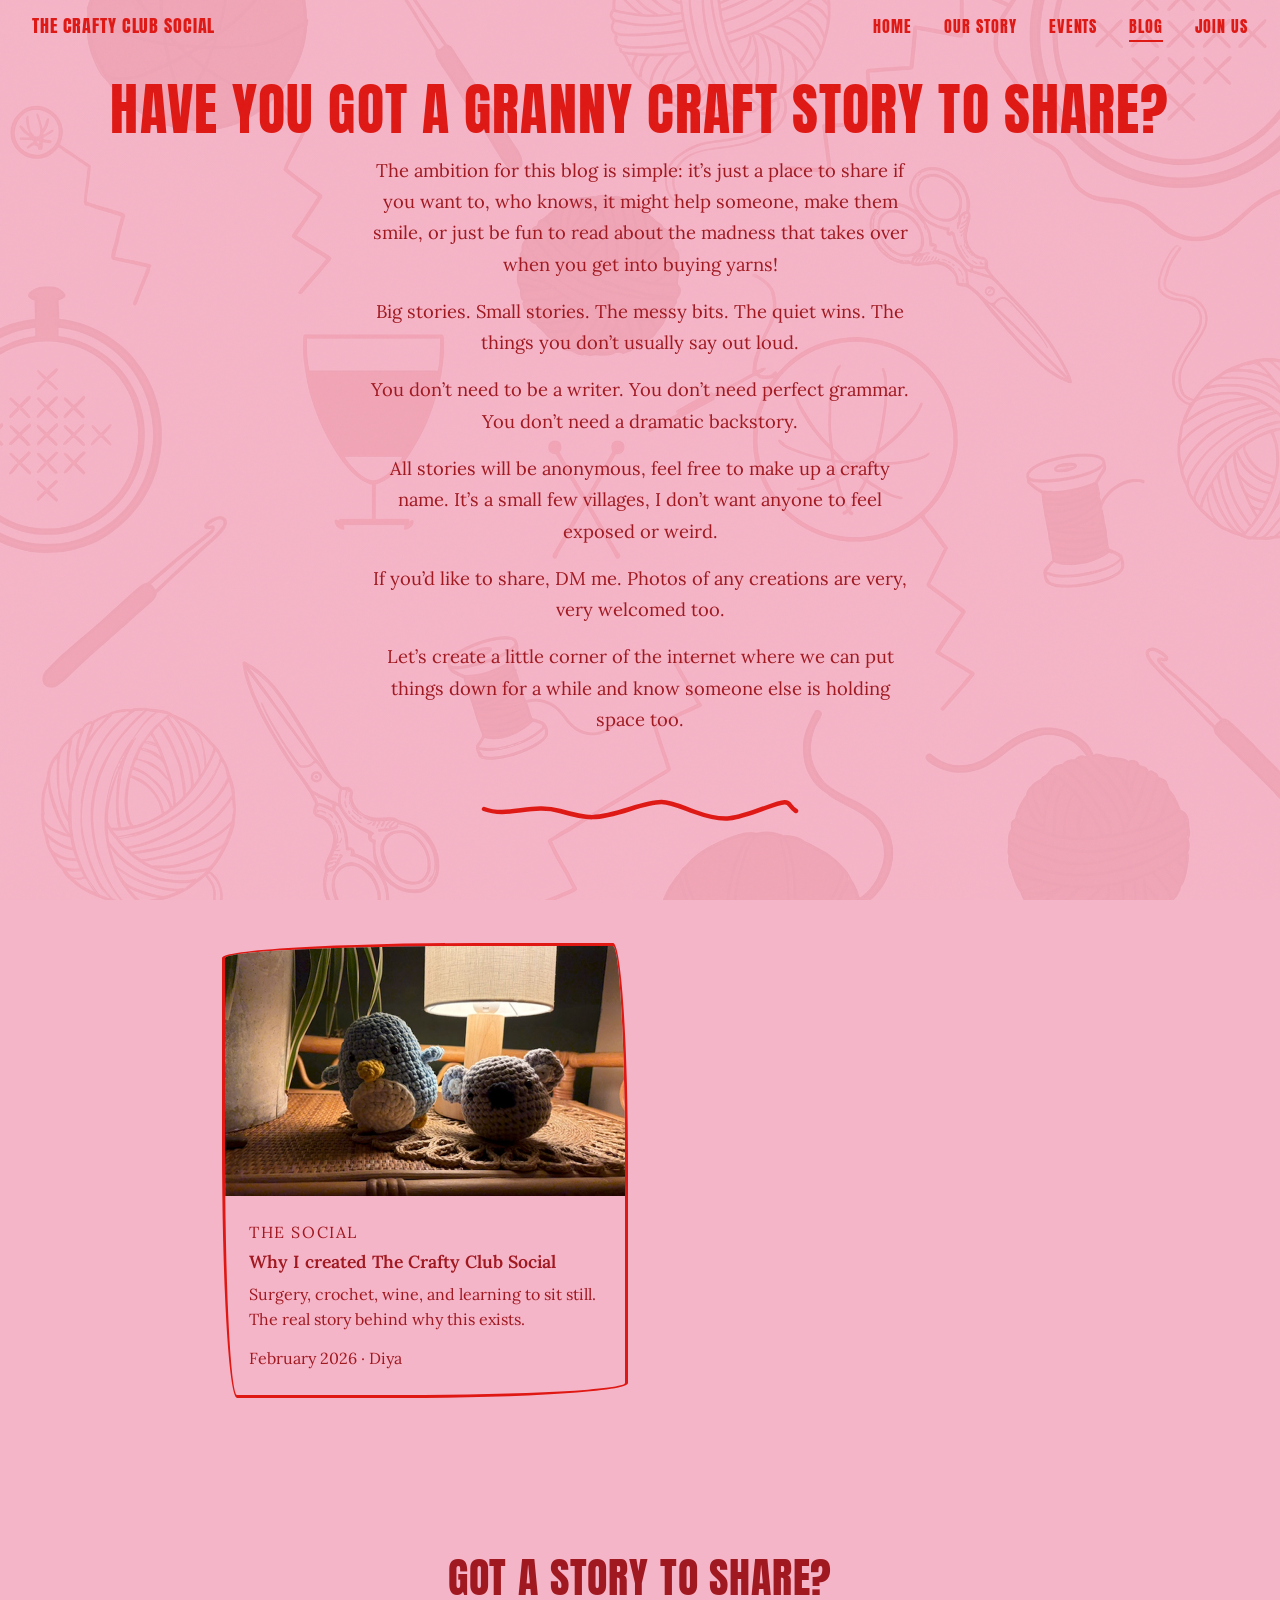
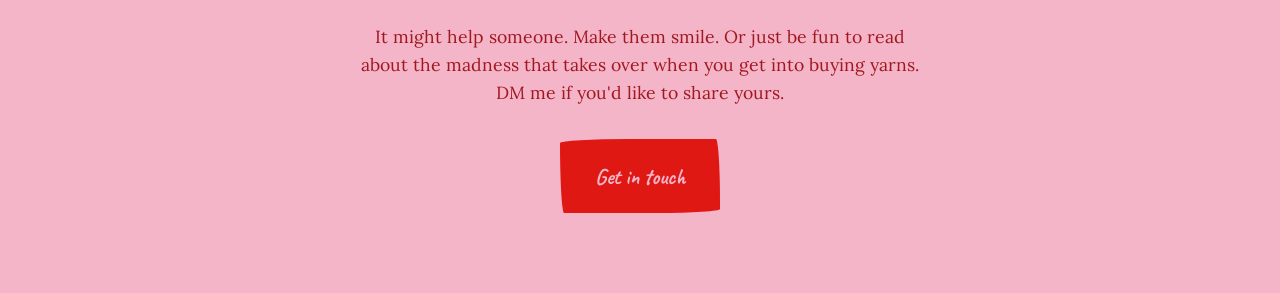
==== commit c90045e3: "Update blog intro copy with fuller sharing ethos Expanded the blog page intro text with the new copy" ====
--- a/blog/index.html
+++ b/blog/index.html
@@ -12,7 +12,7 @@
   <link rel="icon" href="../images/favicon.svg" type="image/svg+xml">
   <meta name="theme-color" content="#F5B5C8">
   <meta property="og:title" content="Blog — The Crafty Club Social">
-  <meta property="og:description" content="Have you got a granny craft story to share? Big stories. Small stories. The messy bits. The quiet wins.">
+  <meta property="og:description" content="A place to share craft stories. Big stories. Small stories. The messy bits. The quiet wins.">
   <meta property="og:image" content="../images/og-image.png">
   <meta property="og:type" content="website">
 </head>
@@ -40,19 +40,32 @@
   <a href="index.html" class="active">Blog</a>
   <a href="../signup.html">Join us</a>
   <span class="mobile-nav-tagline">Cocktails, crafts & good company</span>
+  <div class="mobile-nav-contact">
+    <a href="mailto:hello@craftyclubsocial.org">hello@craftyclubsocial.org</a>
+    <a href="https://instagram.com/thecraftyclubsocial" target="_blank">@thecraftyclubsocial</a>
+  </div>
 </div>
 
 <!-- PAGE HERO -->
 <section class="page-hero">
   <h1 class="fade-in">Have you got a granny craft story to <em>share?</em></h1>
   <p class="page-desc fade-in">
-    Big stories. Small stories. The messy bits. The quiet wins. The things you don't usually say out loud.
+    The ambition for this blog is simple: it&rsquo;s just a place to share if you want to, who knows, it might help someone, make them smile, or just be fun to read about the madness that takes over when you get into buying yarns!
   </p>
   <p class="page-desc fade-in" style="margin-top: 1rem;">
-    You don't need to be a writer. You don't need perfect grammar. You don't need a dramatic backstory. All stories are anonymous &mdash; feel free to make up a crafty name.
+    Big stories. Small stories. The messy bits. The quiet wins. The things you don&rsquo;t usually say out loud.
   </p>
   <p class="page-desc fade-in" style="margin-top: 1rem;">
-    If you'd like to share, DM me. Photos of any creations are very, very welcomed too.
+    You don&rsquo;t need to be a writer. You don&rsquo;t need perfect grammar. You don&rsquo;t need a dramatic backstory.
+  </p>
+  <p class="page-desc fade-in" style="margin-top: 1rem;">
+    All stories will be anonymous, feel free to make up a crafty name. It&rsquo;s a small few villages, I don&rsquo;t want anyone to feel exposed or weird.
+  </p>
+  <p class="page-desc fade-in" style="margin-top: 1rem;">
+    If you&rsquo;d like to share, DM me. Photos of any creations are very, very welcomed too.
+  </p>
+  <p class="page-desc fade-in" style="margin-top: 1rem;">
+    Let&rsquo;s create a little corner of the internet where we can put things down for a while and know someone else is holding space too.
   </p>
 </section>
 
--- a/css/style.css
+++ b/css/style.css
@@ -243,6 +243,40 @@
   opacity: 1;
 }
 
+.mobile-nav-overlay .mobile-nav-contact {
+  display: flex;
+  gap: 1.5rem;
+  justify-content: center;
+  margin-top: 0.5rem;
+  opacity: 0;
+  transition: opacity 0.4s cubic-bezier(0.4, 0, 0.2, 1) 0.45s;
+}
+
+.mobile-nav-overlay.open .mobile-nav-contact {
+  opacity: 1;
+}
+
+.mobile-nav-overlay .mobile-nav-contact a {
+  display: inline;
+  width: auto;
+  max-width: none;
+  padding: 0;
+  border: none;
+  font-family: 'Lora', serif;
+  font-size: 0.85rem;
+  font-weight: 400;
+  color: var(--red);
+  opacity: 1;
+  transform: none;
+  transition: opacity 0.3s ease;
+}
+
+.mobile-nav-overlay .mobile-nav-contact a:hover {
+  opacity: 0.6;
+  background: none;
+  color: var(--red);
+}
+
 /* ============ HERO ============ */
 .hero {
   position: relative;
@@ -967,6 +1001,13 @@
   overflow: hidden;
 }
 
+.blog-card-image img {
+  width: 100%;
+  height: 100%;
+  object-fit: cover;
+  object-position: center;
+}
+
 .blog-card-image .placeholder {
   width: 100%;
   height: 100%;
@@ -1019,8 +1060,10 @@
 /* ============ BLOG POST ============ */
 .blog-post-back {
   display: inline-block;
-  font-family: 'Caveat', cursive;
-  font-size: 1.2rem;
+  font-family: 'Anton', sans-serif;
+  font-size: 1rem;
+  text-transform: uppercase;
+  letter-spacing: 0.08em;
   color: var(--red);
   text-decoration: none;
   margin-bottom: 1.5rem;
@@ -1030,7 +1073,7 @@
 
 .blog-post-header {
   text-align: center;
-  padding: 0 2rem 2rem;
+  padding: 5rem 2rem 2rem;
   max-width: 700px;
   margin: 0 auto;
 }
@@ -1320,6 +1363,10 @@
     padding: 3.5rem 1.2rem 1.5rem;
   }
 
+  .blog-post-header {
+    padding: 3.5rem 1.2rem 1.5rem;
+  }
+
   .page-hero h1 {
     font-size: 1.8rem;
   }
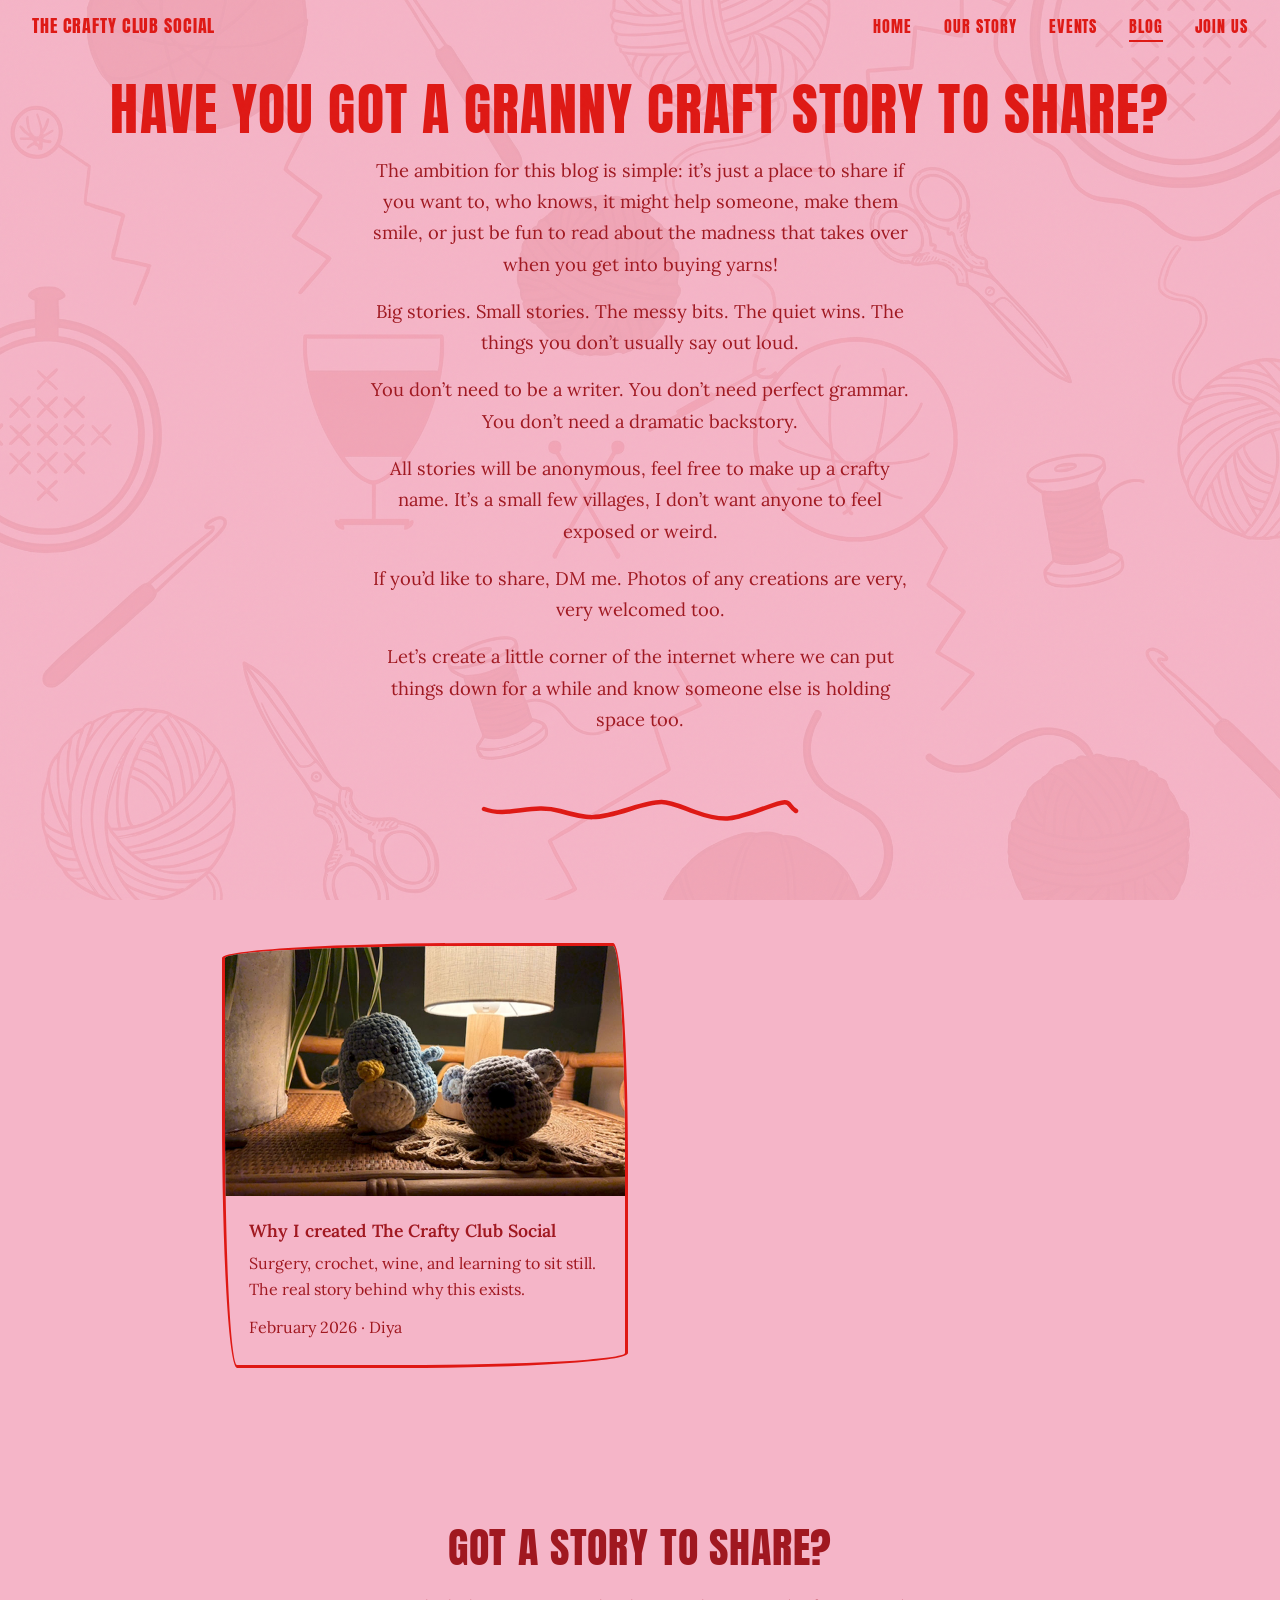
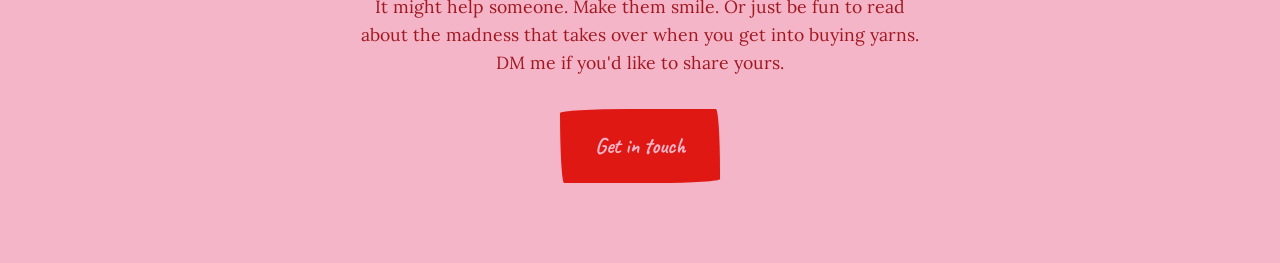
==== commit 4c9f8768: "Remove 'The Social' tag from first blog post Co-Authored-By: Claude Opus 4.6 <noreply@anthropic.com>" ====
--- a/blog/index.html
+++ b/blog/index.html
@@ -80,7 +80,6 @@
         <img src="../images/blog/IMG_0303.jpg" alt="Cute crocheted amigurumi penguin and koala on a table">
       </div>
       <div class="blog-card-body">
-        <p class="blog-card-tag">The Social</p>
         <h3>Why I created The Crafty Club Social</h3>
         <p>Surgery, crochet, wine, and learning to sit still. The real story behind why this exists.</p>
         <p class="blog-card-meta">February 2026 &middot; Diya</p>
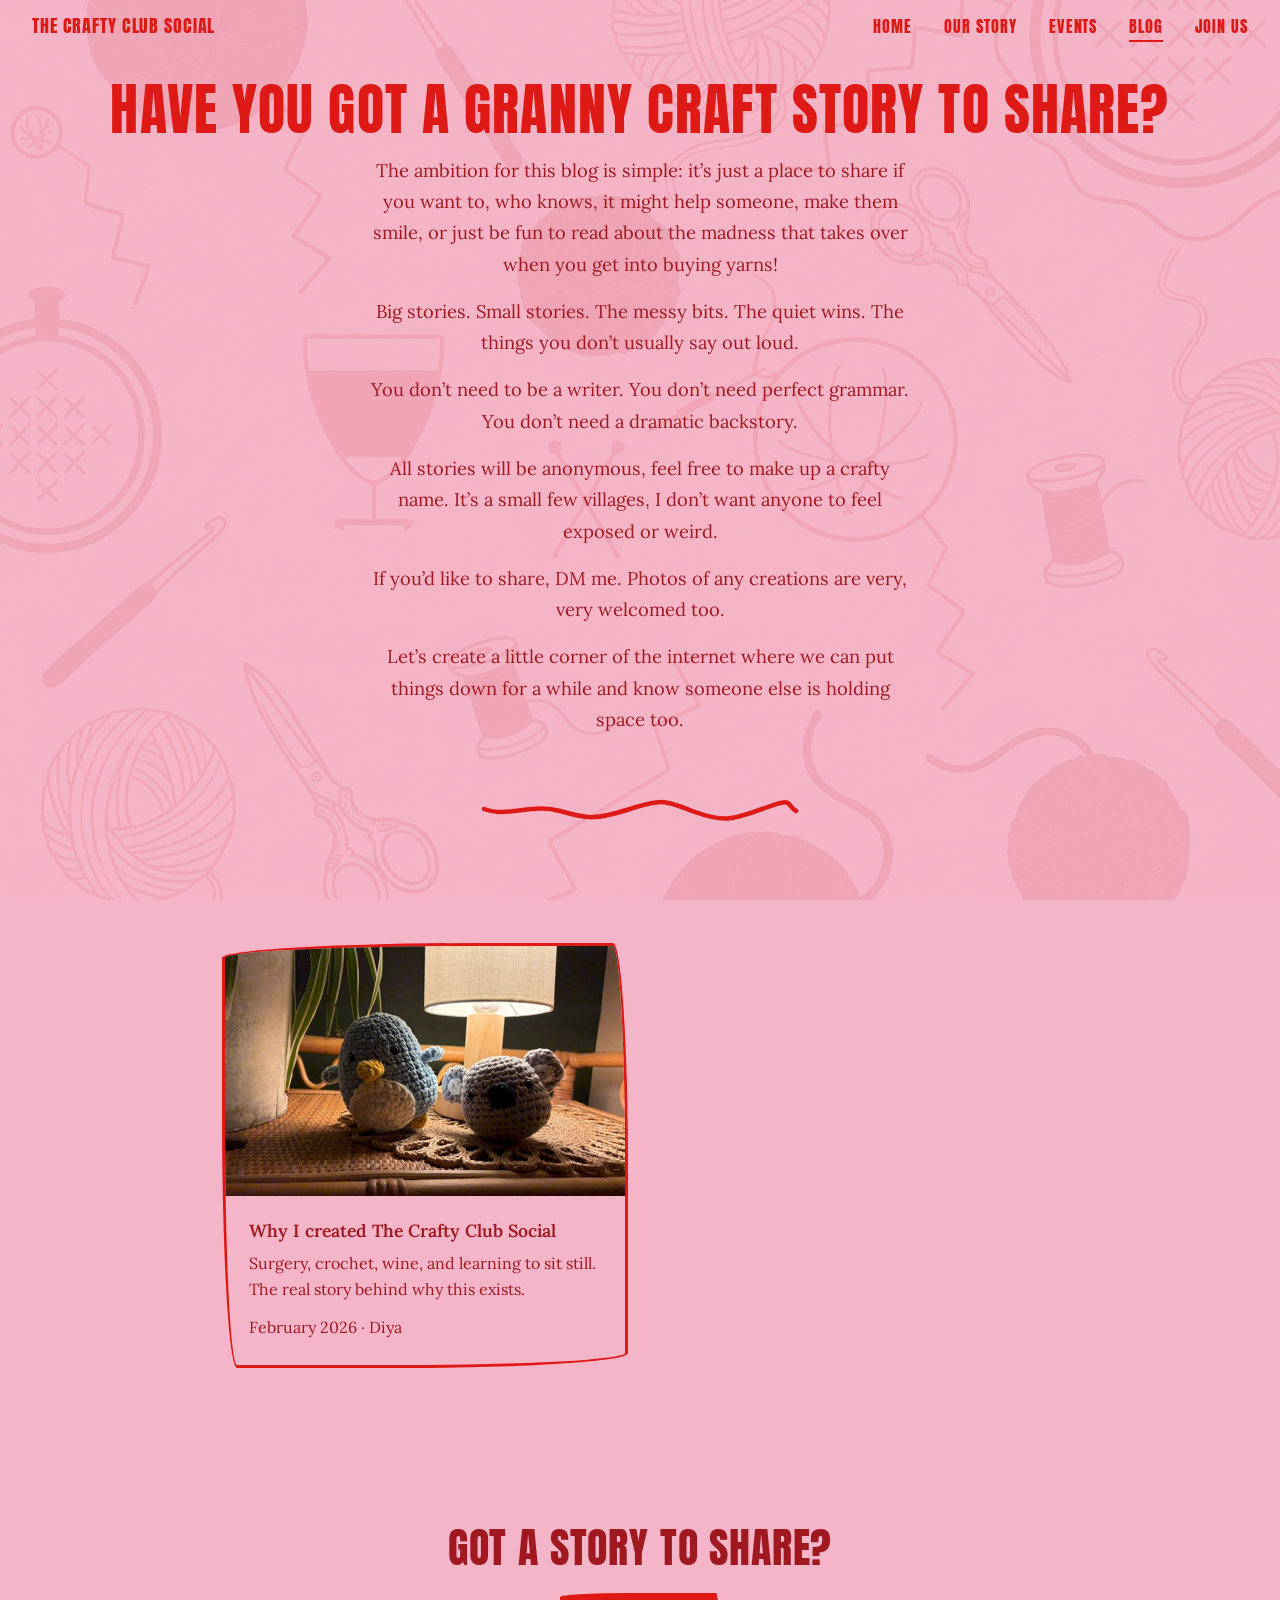
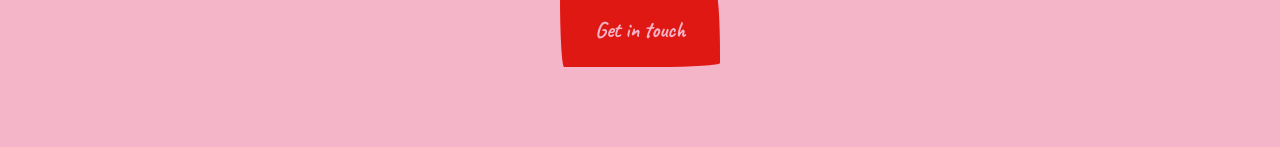
==== commit db6e16bf: "Remove CTA subtitle text from blog page Co-Authored-By: Claude Opus 4.6 <noreply@anthropic.com>" ====
--- a/blog/index.html
+++ b/blog/index.html
@@ -93,11 +93,7 @@
 <section class="cta">
   <div class="cta-inner">
     <h2 class="fade-in">Got a story to <em>share?</em></h2>
-    <p class="cta-sub fade-in">
-      It might help someone. Make them smile. Or just be fun to read about the madness
-      that takes over when you get into buying yarns. DM me if you'd like to share yours.
-    </p>
-    <a href="../contact.html" class="btn-primary fade-in" style="display: inline-block; text-decoration: none;">Get in touch</a>
+<a href="../contact.html" class="btn-primary fade-in" style="display: inline-block; text-decoration: none;">Get in touch</a>
   </div>
 </section>
 
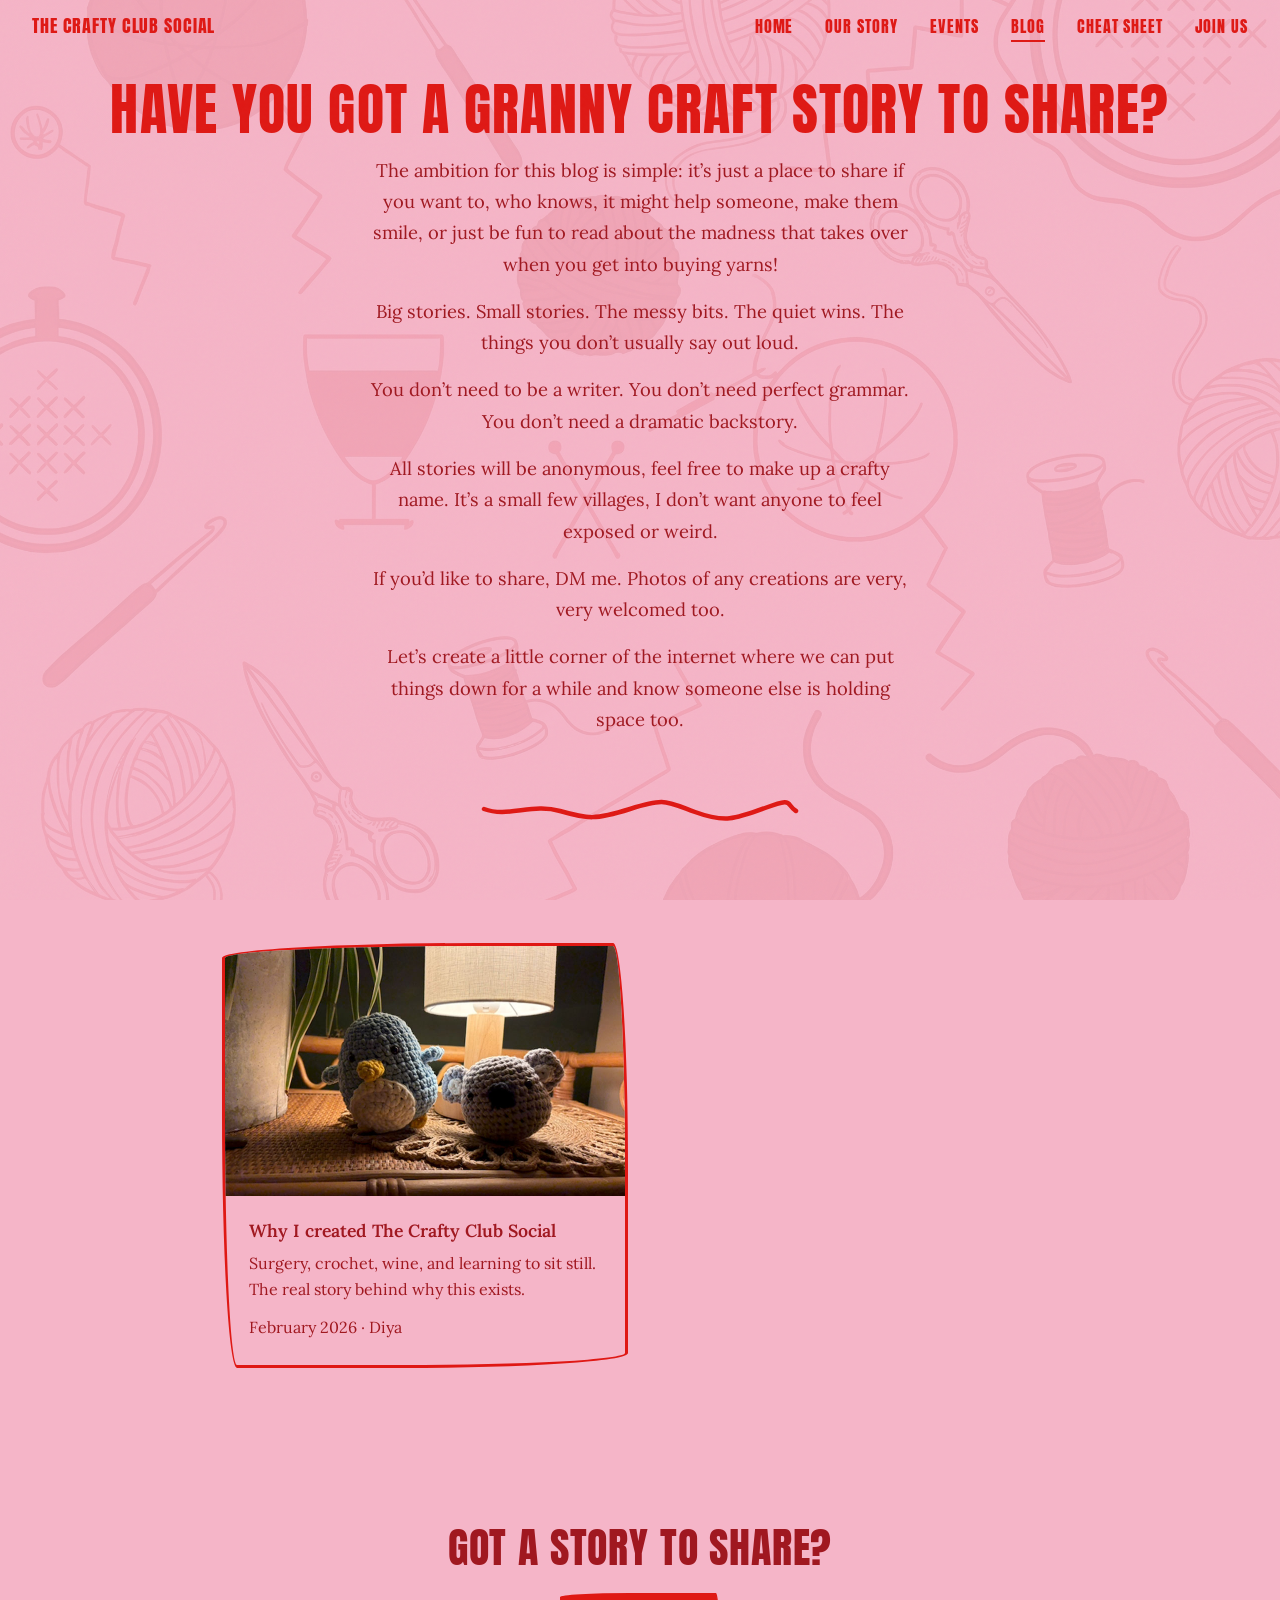
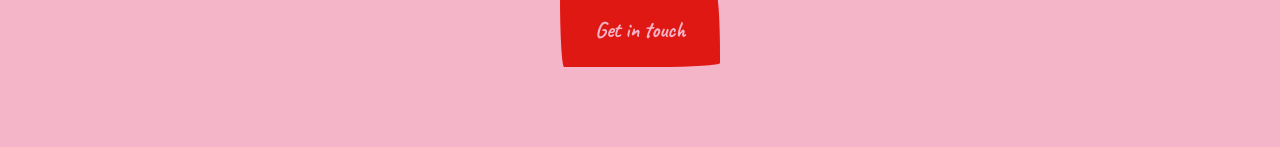
==== commit bd2c3b26: "Add Cheat Sheet page with glossary, abbreviations, tutorials, patterns and deals New tabbed resource" ====
--- a/blog/index.html
+++ b/blog/index.html
@@ -27,6 +27,7 @@
     <li><a href="../about.html">Our Story</a></li>
     <li><a href="../events.html">Events</a></li>
     <li><a href="index.html" class="active">Blog</a></li>
+    <li><a href="../cheat-sheet.html">Cheat Sheet</a></li>
     <li><a href="../signup.html">Join us</a></li>
   </ul>
   <button class="nav-toggle" aria-label="Menu">
@@ -38,6 +39,7 @@
   <a href="../about.html">Our Story</a>
   <a href="../events.html">Events</a>
   <a href="index.html" class="active">Blog</a>
+  <a href="../cheat-sheet.html">Cheat Sheet</a>
   <a href="../signup.html">Join us</a>
   <span class="mobile-nav-tagline">Cocktails, crafts & good company</span>
   <div class="mobile-nav-contact">
--- a/css/style.css
+++ b/css/style.css
@@ -209,12 +209,16 @@
 .mobile-nav-overlay a:nth-child(2) { transition-delay: 0.16s; transform: translateY(20px) rotate(0.8deg); border-radius: 15px 255px 15px 225px / 225px 15px 255px 15px; }
 .mobile-nav-overlay a:nth-child(3) { transition-delay: 0.24s; transform: translateY(20px) rotate(-0.6deg); border-radius: 225px 15px 255px 15px / 15px 255px 15px 225px; }
 .mobile-nav-overlay a:nth-child(4) { transition-delay: 0.32s; transform: translateY(20px) rotate(1deg); border-radius: 15px 225px 15px 255px / 255px 15px 225px 15px; }
+.mobile-nav-overlay a:nth-child(5) { transition-delay: 0.40s; transform: translateY(20px) rotate(-0.8deg); border-radius: 255px 15px 225px 15px / 15px 225px 15px 255px; }
+.mobile-nav-overlay a:nth-child(6) { transition-delay: 0.48s; transform: translateY(20px) rotate(0.6deg); border-radius: 15px 255px 15px 225px / 225px 15px 255px 15px; }
 
 /* Open state — tiles slide in with stagger */
 .mobile-nav-overlay.open a:nth-child(1) { opacity: 1; transform: translateY(0) rotate(-1.2deg); }
 .mobile-nav-overlay.open a:nth-child(2) { opacity: 1; transform: translateY(0) rotate(0.8deg); }
 .mobile-nav-overlay.open a:nth-child(3) { opacity: 1; transform: translateY(0) rotate(-0.6deg); }
 .mobile-nav-overlay.open a:nth-child(4) { opacity: 1; transform: translateY(0) rotate(1deg); }
+.mobile-nav-overlay.open a:nth-child(5) { opacity: 1; transform: translateY(0) rotate(-0.8deg); }
+.mobile-nav-overlay.open a:nth-child(6) { opacity: 1; transform: translateY(0) rotate(0.6deg); }
 
 /* Closing — fast, no stagger */
 .mobile-nav-overlay:not(.open) a {
@@ -1448,6 +1452,14 @@
     width: 28px;
     height: 28px;
   }
+
+  /* Homepage nav stays transparent on mobile so hero title is visible */
+  body:not(.has-page-illustration) .site-nav.scrolled {
+    background: transparent;
+    box-shadow: none;
+    backdrop-filter: none;
+    -webkit-backdrop-filter: none;
+  }
 }
 
 /* ============ PAGE BACKGROUND ILLUSTRATIONS ============ */
@@ -1506,3 +1518,330 @@
 
 .blog-card.fade-in:nth-child(2) { transition-delay: 0.08s; }
 .blog-card.fade-in:nth-child(3) { transition-delay: 0.16s; }
+
+/* ============ CHEAT SHEET ============ */
+
+/* Tab bar — sticky below nav */
+.cheat-tabs {
+  display: flex;
+  justify-content: center;
+  flex-wrap: wrap;
+  gap: 0.6rem;
+  padding: 1.2rem 1rem;
+  background: rgba(245, 181, 200, 0.95);
+  backdrop-filter: blur(10px);
+  -webkit-backdrop-filter: blur(10px);
+  position: sticky;
+  top: 52px;
+  z-index: 50;
+}
+
+.cheat-tab {
+  background: none;
+  border: 3px solid #DF1814;
+  border-radius: 255px 15px 225px 15px / 15px 225px 15px 255px;
+  padding: 0.6rem 1.4rem;
+  font-family: 'Caveat', cursive;
+  font-size: 1.2rem;
+  font-weight: 700;
+  cursor: pointer;
+  color: #DF1814;
+  transition: background 0.3s cubic-bezier(0.4, 0, 0.2, 1),
+              color 0.3s cubic-bezier(0.4, 0, 0.2, 1),
+              transform 0.3s cubic-bezier(0.4, 0, 0.2, 1);
+}
+
+.cheat-tab:nth-child(2) { border-radius: 15px 255px 15px 225px / 225px 15px 255px 15px; }
+.cheat-tab:nth-child(3) { border-radius: 225px 15px 255px 15px / 15px 255px 15px 225px; }
+.cheat-tab:nth-child(4) { border-radius: 15px 225px 15px 255px / 255px 15px 225px 15px; }
+.cheat-tab:nth-child(5) { border-radius: 255px 15px 225px 15px / 15px 225px 15px 255px; }
+
+.cheat-tab:hover,
+.cheat-tab.active {
+  background: #DF1814;
+  color: var(--pink);
+  transform: translateY(-2px);
+}
+
+.cheat-hidden { display: none !important; }
+
+/* Section titles within tabs */
+.cheat-section-title {
+  font-family: 'Anton', sans-serif;
+  font-size: clamp(1.4rem, 3vw, 1.8rem);
+  font-weight: 400;
+  text-transform: uppercase;
+  color: var(--red);
+  letter-spacing: 0.02em;
+  margin-bottom: 0.3rem;
+}
+
+.cheat-section-sub {
+  font-family: 'Caveat', cursive;
+  font-size: 1.2rem;
+  color: var(--red);
+  margin-bottom: 2rem;
+}
+
+/* Search */
+.cheat-search {
+  max-width: 460px;
+  margin: 0 auto 2rem;
+}
+
+.cheat-search input {
+  width: 100%;
+  padding: 0.9rem 1.2rem;
+  border: none;
+  border-bottom: 2px solid var(--red);
+  border-radius: 0;
+  font-family: 'Lora', serif;
+  font-size: 1.05rem;
+  background: transparent;
+  color: var(--red);
+  outline: none;
+  transition: border-color 0.3s ease;
+}
+
+.cheat-search input:focus { border-color: #DF1814; }
+.cheat-search input::placeholder { color: var(--soft-grey); }
+
+/* Note box — uses same border style as site cards */
+.cheat-note {
+  background: none;
+  border: 3px solid #DF1814;
+  border-radius: 15px 255px 15px 225px / 225px 15px 255px 15px;
+  padding: 1.2rem 1.5rem;
+  margin-bottom: 2rem;
+  font-size: 1rem;
+  line-height: 1.7;
+  color: var(--red);
+  font-weight: 300;
+  transform: rotate(0.3deg);
+}
+
+.cheat-note strong { color: var(--red); font-weight: 600; }
+
+/* Craft groups */
+.cheat-craft-group { margin-bottom: 3rem; }
+
+.cheat-group-title {
+  font-family: 'Anton', sans-serif;
+  font-size: 1.3rem;
+  font-weight: 400;
+  text-transform: uppercase;
+  color: var(--red);
+  letter-spacing: 0.03em;
+  margin-bottom: 1.2rem;
+}
+
+/* Term cards grid */
+.cheat-term-grid {
+  display: grid;
+  grid-template-columns: repeat(auto-fill, minmax(260px, 1fr));
+  gap: 1rem;
+}
+
+.cheat-term-card {
+  background: none;
+  border: 3px solid #DF1814;
+  padding: 1.2rem 1.4rem;
+  transition: background 0.3s cubic-bezier(0.4, 0, 0.2, 1),
+              color 0.3s cubic-bezier(0.4, 0, 0.2, 1),
+              transform 0.3s cubic-bezier(0.4, 0, 0.2, 1);
+}
+
+.cheat-term-card:nth-child(4n+1) { border-radius: 255px 15px 225px 15px / 15px 225px 15px 255px; transform: rotate(-0.4deg); }
+.cheat-term-card:nth-child(4n+2) { border-radius: 15px 255px 15px 225px / 225px 15px 255px 15px; transform: rotate(0.5deg); }
+.cheat-term-card:nth-child(4n+3) { border-radius: 225px 15px 255px 15px / 15px 255px 15px 225px; transform: rotate(-0.3deg); }
+.cheat-term-card:nth-child(4n) { border-radius: 15px 225px 15px 255px / 255px 15px 225px 15px; transform: rotate(0.6deg); }
+
+.cheat-term-card:hover {
+  background: #DF1814;
+  transform: rotate(0deg) translateY(-2px);
+}
+
+.cheat-term-card:hover .cheat-term-word,
+.cheat-term-card:hover .cheat-term-abbr,
+.cheat-term-card:hover .cheat-term-def {
+  color: var(--pink);
+}
+
+.cheat-term-word {
+  font-family: 'Lora', serif;
+  font-weight: 600;
+  color: var(--red);
+  font-size: 1rem;
+  margin-bottom: 0.15rem;
+}
+
+.cheat-term-abbr {
+  font-family: 'Caveat', cursive;
+  font-size: 0.95rem;
+  color: var(--red);
+  font-weight: 600;
+  margin-bottom: 0.4rem;
+}
+
+.cheat-term-def {
+  font-size: 0.95rem;
+  color: var(--red);
+  font-weight: 300;
+  line-height: 1.6;
+}
+
+/* Abbreviation tables */
+.cheat-abbr-table {
+  width: 100%;
+  border-collapse: collapse;
+  margin: 1.5rem 0;
+  font-size: 0.95rem;
+  border: 3px solid #DF1814;
+  border-radius: 8px;
+  overflow: hidden;
+}
+
+.cheat-abbr-table th {
+  background: var(--red);
+  color: var(--pink);
+  padding: 0.8rem 1rem;
+  text-align: left;
+  font-family: 'Anton', sans-serif;
+  font-weight: 400;
+  text-transform: uppercase;
+  letter-spacing: 0.03em;
+  font-size: 0.9rem;
+}
+
+.cheat-abbr-table td {
+  padding: 0.7rem 1rem;
+  border-bottom: 1px solid var(--pink-deep);
+  color: var(--red);
+  font-weight: 300;
+}
+
+.cheat-abbr-table tr:last-child td { border-bottom: none; }
+.cheat-abbr-code { font-weight: 600; color: var(--red); }
+
+/* Tutorial / pattern cards */
+.cheat-card-grid {
+  display: grid;
+  grid-template-columns: repeat(auto-fill, minmax(280px, 1fr));
+  gap: 1.2rem;
+}
+
+.cheat-card {
+  background: none;
+  border: 3px solid #DF1814;
+  padding: 1.5rem;
+  text-decoration: none;
+  color: inherit;
+  display: block;
+  transition: background 0.3s cubic-bezier(0.4, 0, 0.2, 1),
+              color 0.3s cubic-bezier(0.4, 0, 0.2, 1),
+              transform 0.3s cubic-bezier(0.4, 0, 0.2, 1);
+}
+
+.cheat-card:nth-child(4n+1) { border-radius: 255px 15px 225px 15px / 15px 225px 15px 255px; transform: rotate(-0.5deg); }
+.cheat-card:nth-child(4n+2) { border-radius: 15px 255px 15px 225px / 225px 15px 255px 15px; transform: rotate(0.4deg); }
+.cheat-card:nth-child(4n+3) { border-radius: 225px 15px 255px 15px / 15px 255px 15px 225px; transform: rotate(-0.3deg); }
+.cheat-card:nth-child(4n) { border-radius: 15px 225px 15px 255px / 255px 15px 225px 15px; transform: rotate(0.6deg); }
+
+.cheat-card:hover {
+  background: #DF1814;
+  color: var(--pink);
+  transform: rotate(0deg) translateY(-2px);
+}
+
+.cheat-card-tag {
+  font-family: 'Lora', serif;
+  font-size: 0.85rem;
+  font-weight: 600;
+  text-transform: uppercase;
+  letter-spacing: 0.1em;
+  color: var(--red);
+  margin-bottom: 0.3rem;
+}
+
+.cheat-card h3 {
+  font-family: 'Lora', serif;
+  font-size: 1.1rem;
+  font-weight: 600;
+  margin-bottom: 0.4rem;
+  line-height: 1.3;
+  color: var(--red);
+}
+
+.cheat-card p {
+  font-size: 1rem;
+  color: var(--red);
+  font-weight: 300;
+  line-height: 1.6;
+}
+
+.cheat-card .cheat-source {
+  font-family: 'Caveat', cursive;
+  font-size: 1.05rem;
+  font-weight: 600;
+  color: var(--red);
+  margin-top: 0.6rem;
+}
+
+.cheat-card:hover .cheat-card-tag,
+.cheat-card:hover h3,
+.cheat-card:hover p,
+.cheat-card:hover .cheat-source {
+  color: var(--pink);
+}
+
+/* Callout box */
+.cheat-callout {
+  background: none;
+  border: 3px solid #DF1814;
+  border-radius: 255px 15px 225px 15px / 15px 225px 15px 255px;
+  padding: 2.5rem 2rem;
+  margin: 2.5rem 0;
+  text-align: center;
+}
+
+.cheat-callout h3 {
+  font-family: 'Anton', sans-serif;
+  font-size: 1.5rem;
+  font-weight: 400;
+  text-transform: uppercase;
+  color: var(--red);
+  margin-bottom: 0.5rem;
+  letter-spacing: 0.02em;
+}
+
+.cheat-callout p {
+  font-size: 1rem;
+  color: var(--red);
+  font-weight: 300;
+  line-height: 1.7;
+  max-width: 500px;
+  margin: 0 auto 1.2rem;
+}
+
+/* Cheat sheet responsive */
+@media (max-width: 700px) {
+  .cheat-tabs {
+    gap: 0.4rem;
+    padding: 0.8rem 0.5rem;
+    top: 44px;
+  }
+
+  .cheat-tab {
+    font-size: 1rem;
+    padding: 0.5rem 1rem;
+  }
+
+  .cheat-term-grid { grid-template-columns: 1fr; }
+  .cheat-card-grid { grid-template-columns: 1fr; }
+
+  .cheat-abbr-table { font-size: 0.85rem; }
+  .cheat-abbr-table th,
+  .cheat-abbr-table td { padding: 0.6rem 0.7rem; }
+
+  .cheat-callout { padding: 2rem 1.2rem; }
+}
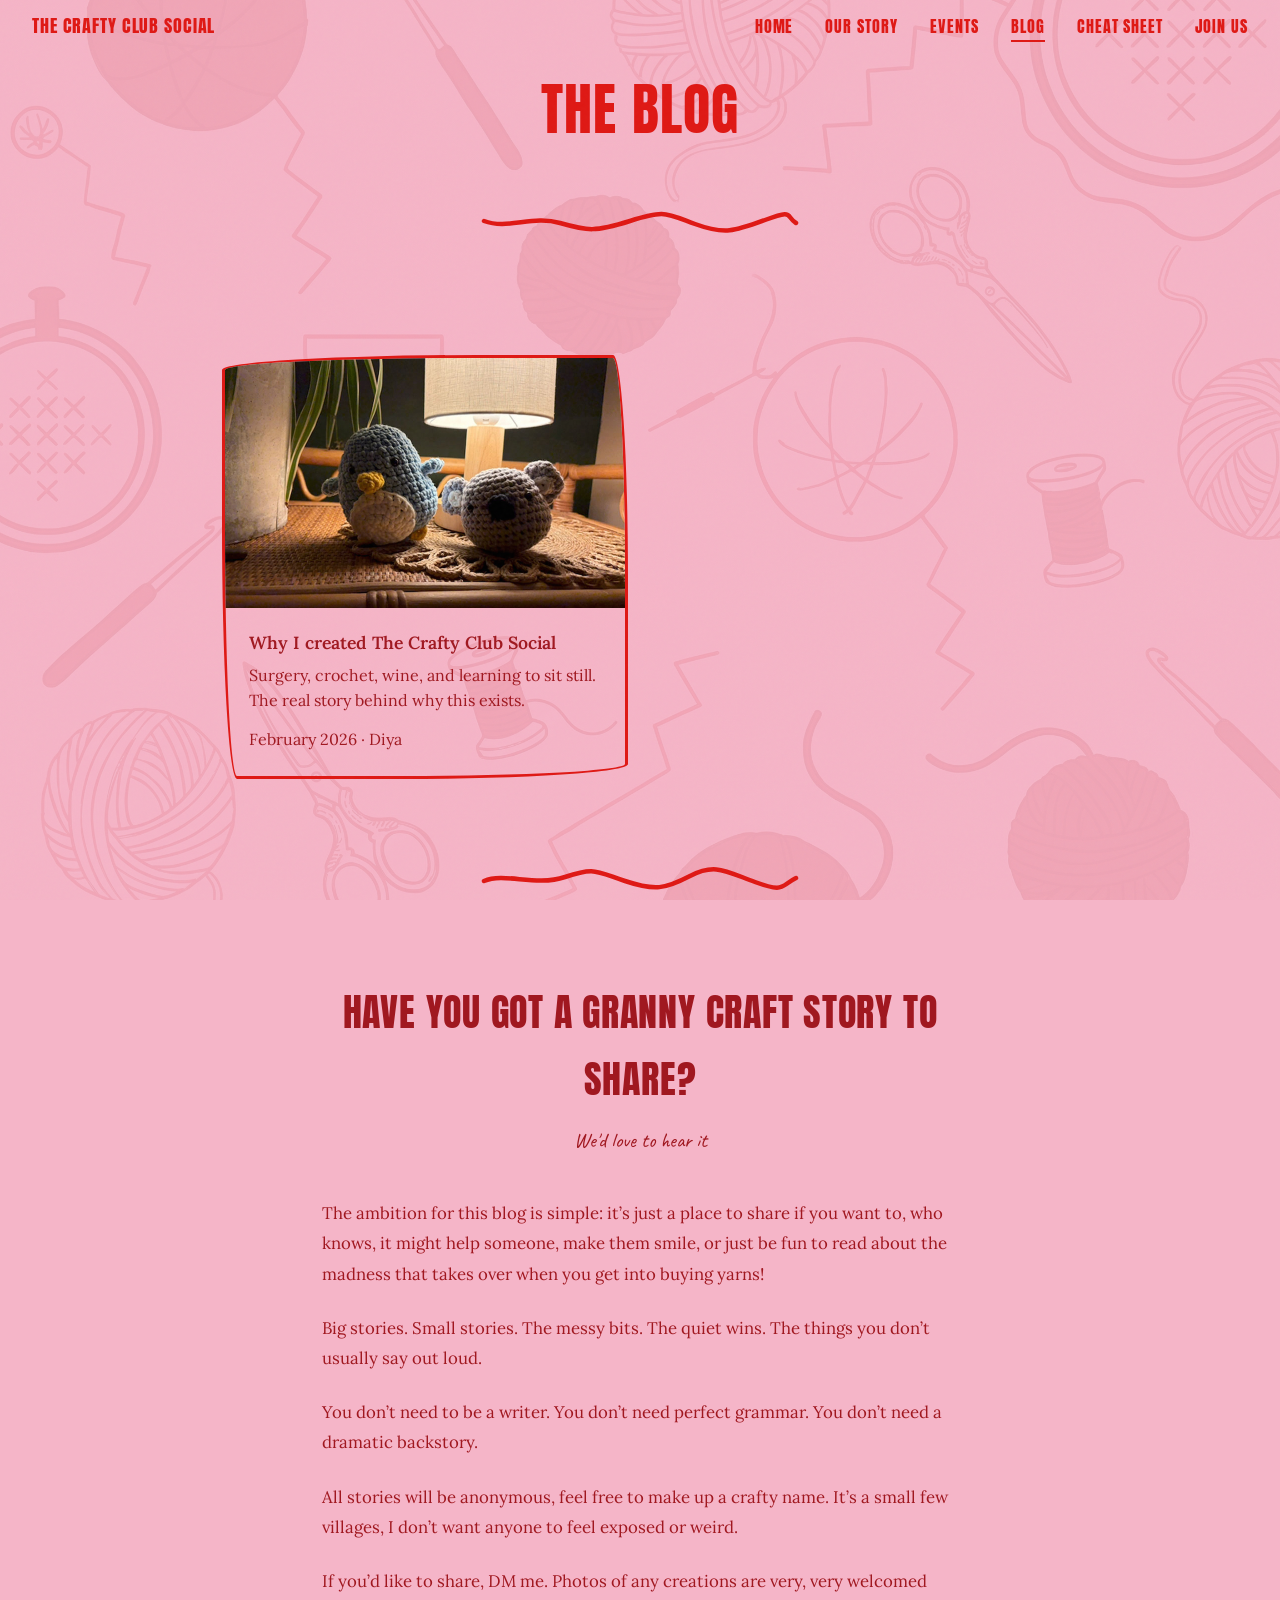
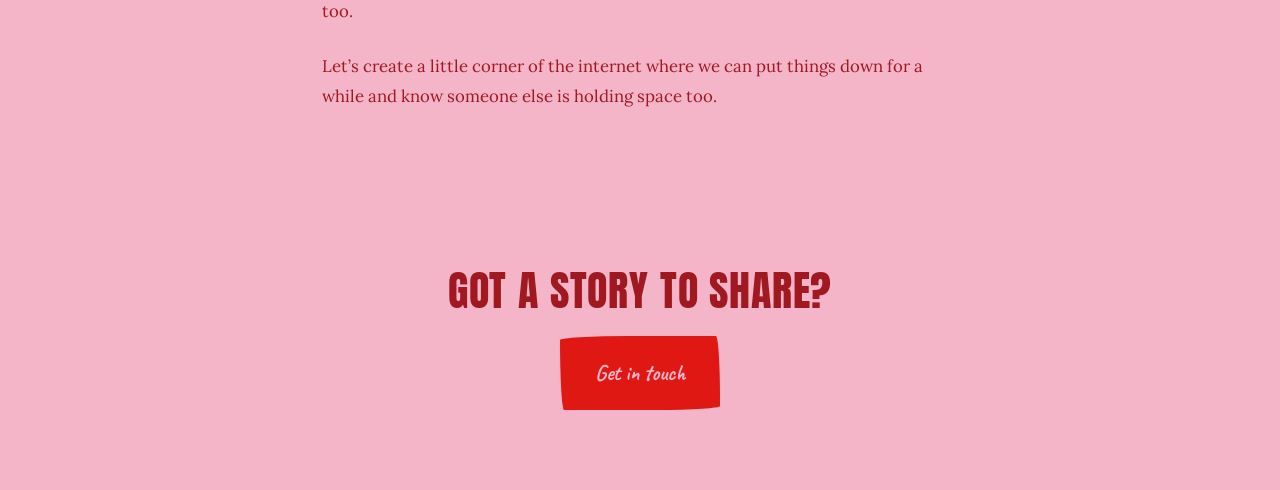
==== commit 91ffa027: "Refine cheat sheet and blog: reorder blog, remove tutorials tab, fix tab UX - Blog: move post cards " ====
--- a/blog/index.html
+++ b/blog/index.html
@@ -50,25 +50,7 @@
 
 <!-- PAGE HERO -->
 <section class="page-hero">
-  <h1 class="fade-in">Have you got a granny craft story to <em>share?</em></h1>
-  <p class="page-desc fade-in">
-    The ambition for this blog is simple: it&rsquo;s just a place to share if you want to, who knows, it might help someone, make them smile, or just be fun to read about the madness that takes over when you get into buying yarns!
-  </p>
-  <p class="page-desc fade-in" style="margin-top: 1rem;">
-    Big stories. Small stories. The messy bits. The quiet wins. The things you don&rsquo;t usually say out loud.
-  </p>
-  <p class="page-desc fade-in" style="margin-top: 1rem;">
-    You don&rsquo;t need to be a writer. You don&rsquo;t need perfect grammar. You don&rsquo;t need a dramatic backstory.
-  </p>
-  <p class="page-desc fade-in" style="margin-top: 1rem;">
-    All stories will be anonymous, feel free to make up a crafty name. It&rsquo;s a small few villages, I don&rsquo;t want anyone to feel exposed or weird.
-  </p>
-  <p class="page-desc fade-in" style="margin-top: 1rem;">
-    If you&rsquo;d like to share, DM me. Photos of any creations are very, very welcomed too.
-  </p>
-  <p class="page-desc fade-in" style="margin-top: 1rem;">
-    Let&rsquo;s create a little corner of the internet where we can put things down for a while and know someone else is holding space too.
-  </p>
+  <h1 class="fade-in">The <em>Blog</em></h1>
 </section>
 
 <div class="stitch-divider">&middot; &middot; &middot; &middot; &middot; &middot; &middot;</div>
@@ -91,6 +73,35 @@
 
 </section>
 
+<div class="stitch-divider">&middot; &middot; &middot; &middot; &middot; &middot; &middot;</div>
+
+<!-- SHARE YOUR STORY -->
+<section class="page-section" style="max-width: 700px;">
+  <h2 class="section-header fade-in">Have you got a granny craft story to <em>share?</em></h2>
+  <p class="section-sub fade-in">We'd love to hear it</p>
+
+  <div style="margin-top: 2rem; font-size: 1.05rem; line-height: 1.8; color: var(--red); font-weight: 300;">
+    <p class="fade-in" style="margin-bottom: 1.5rem;">
+      The ambition for this blog is simple: it&rsquo;s just a place to share if you want to, who knows, it might help someone, make them smile, or just be fun to read about the madness that takes over when you get into buying yarns!
+    </p>
+    <p class="fade-in" style="margin-bottom: 1.5rem;">
+      Big stories. Small stories. The messy bits. The quiet wins. The things you don&rsquo;t usually say out loud.
+    </p>
+    <p class="fade-in" style="margin-bottom: 1.5rem;">
+      You don&rsquo;t need to be a writer. You don&rsquo;t need perfect grammar. You don&rsquo;t need a dramatic backstory.
+    </p>
+    <p class="fade-in" style="margin-bottom: 1.5rem;">
+      All stories will be anonymous, feel free to make up a crafty name. It&rsquo;s a small few villages, I don&rsquo;t want anyone to feel exposed or weird.
+    </p>
+    <p class="fade-in" style="margin-bottom: 1.5rem;">
+      If you&rsquo;d like to share, DM me. Photos of any creations are very, very welcomed too.
+    </p>
+    <p class="fade-in">
+      Let&rsquo;s create a little corner of the internet where we can put things down for a while and know someone else is holding space too.
+    </p>
+  </div>
+</section>
+
 <!-- CTA -->
 <section class="cta">
   <div class="cta-inner">
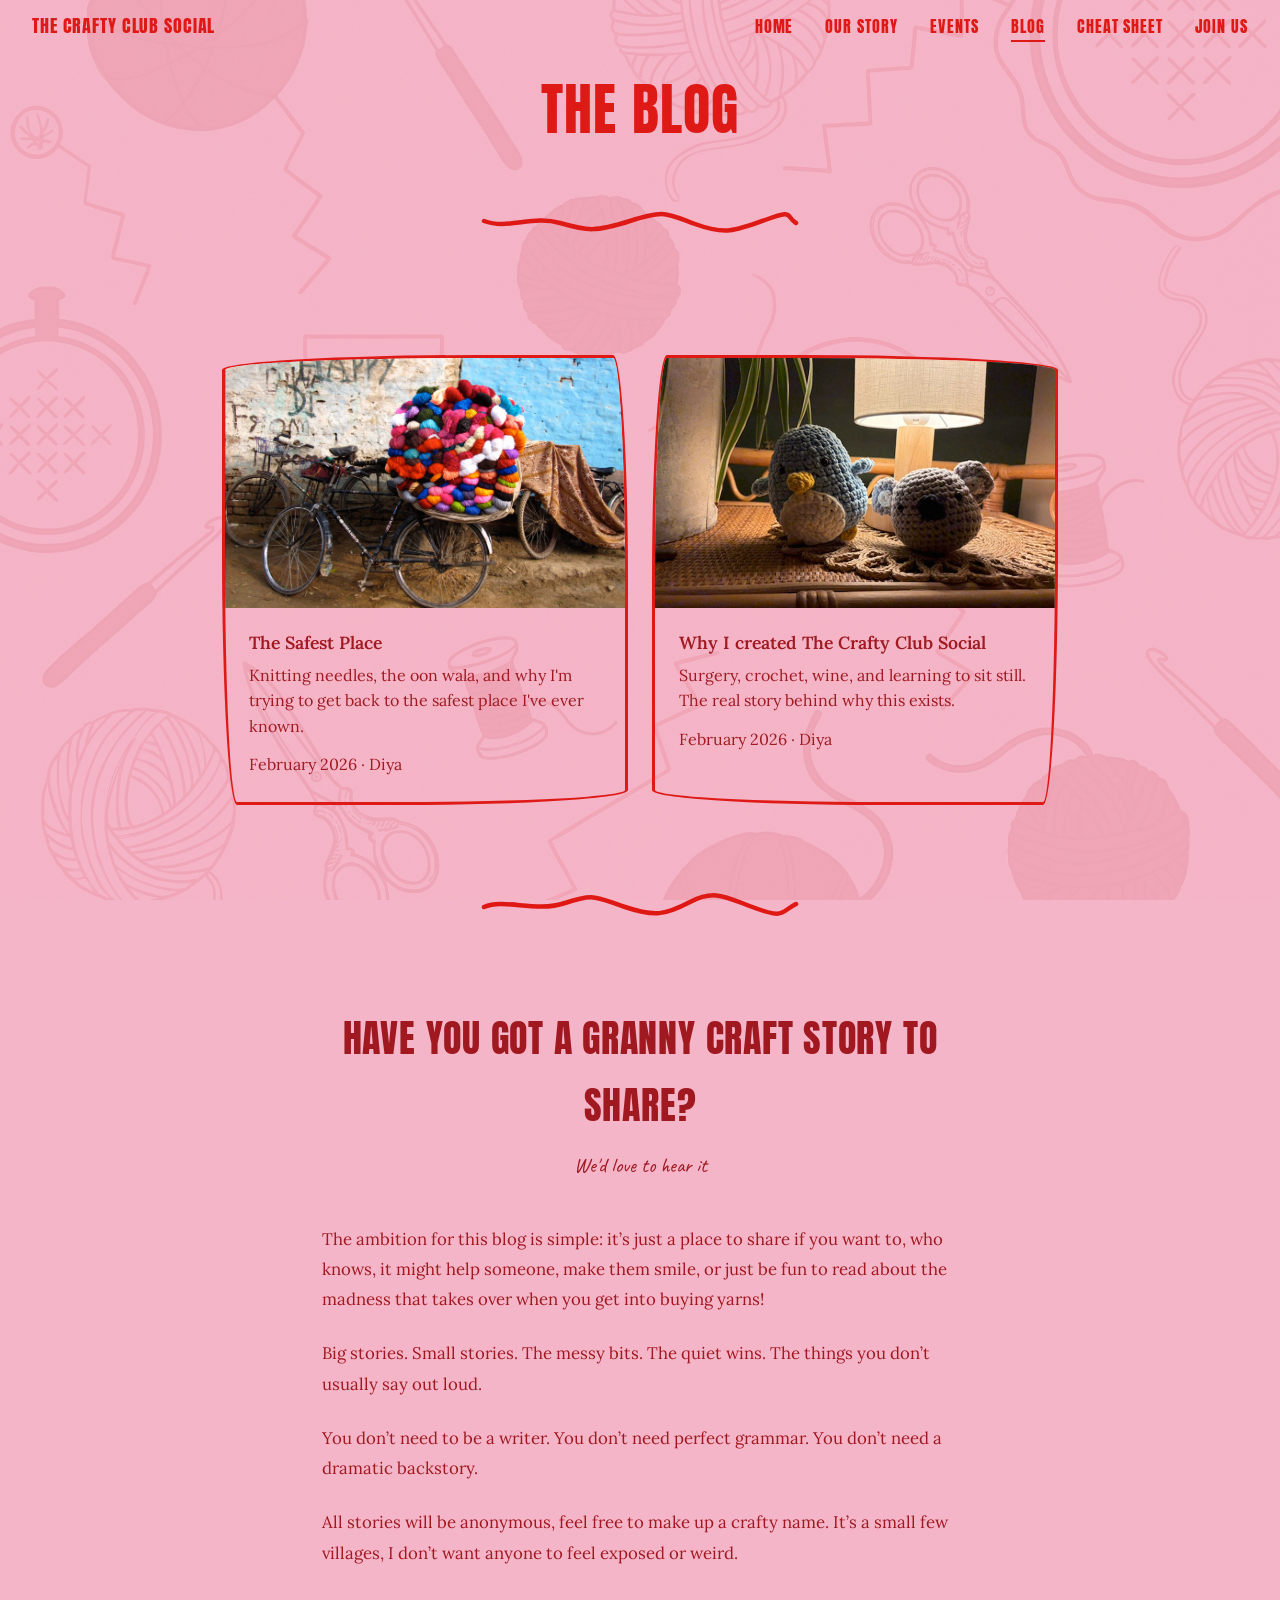
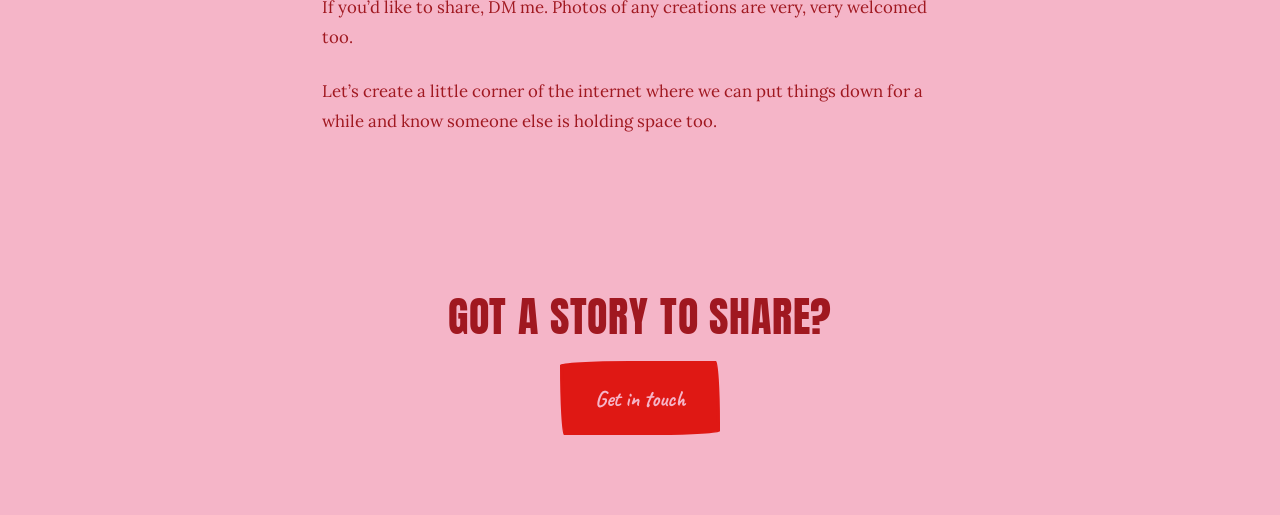
==== commit ec3d1182: "Add 'The Safest Place' blog post Co-Authored-By: Claude Opus 4.6 <noreply@anthropic.com>" ====
--- a/blog/index.html
+++ b/blog/index.html
@@ -59,6 +59,16 @@
 <section class="page-section">
 
   <div class="blog-grid">
+    <a href="the-safest-place.html" class="blog-card fade-in">
+      <div class="blog-card-image">
+        <img src="../images/blog/the-safest-place-oon-wala.png" alt="A bicycle loaded with a towering mountain of colourful yarn balls">
+      </div>
+      <div class="blog-card-body">
+        <h3>The Safest Place</h3>
+        <p>Knitting needles, the oon wala, and why I'm trying to get back to the safest place I've ever known.</p>
+        <p class="blog-card-meta">February 2026 &middot; Diya</p>
+      </div>
+    </a>
     <a href="why-i-created-the-crafty-club-social.html" class="blog-card fade-in">
       <div class="blog-card-image">
         <img src="../images/blog/IMG_0303.jpg" alt="Cute crocheted amigurumi penguin and koala on a table">
--- a/css/style.css
+++ b/css/style.css
@@ -1475,7 +1475,7 @@
   z-index: 0;
 }
 
-body.has-page-illustration > *:not(.page-illustration):not(.site-nav):not(.mobile-nav-overlay) {
+body.has-page-illustration > *:not(.page-illustration):not(.site-nav):not(.mobile-nav-overlay):not(.cheat-tabs) {
   position: relative;
   z-index: 1;
 }
@@ -1521,18 +1521,15 @@
 
 /* ============ CHEAT SHEET ============ */
 
-/* Tab bar — sticky below nav */
+/* Tab bar */
 .cheat-tabs {
   display: flex;
   justify-content: center;
   flex-wrap: wrap;
   gap: 0.6rem;
   padding: 1.2rem 1rem;
-  background: rgba(245, 181, 200, 0.95);
-  backdrop-filter: blur(10px);
-  -webkit-backdrop-filter: blur(10px);
-  position: sticky;
-  top: 52px;
+  background: transparent;
+  position: relative;
   z-index: 50;
 }
 
@@ -1828,7 +1825,6 @@
   .cheat-tabs {
     gap: 0.4rem;
     padding: 0.8rem 0.5rem;
-    top: 44px;
   }
 
   .cheat-tab {
